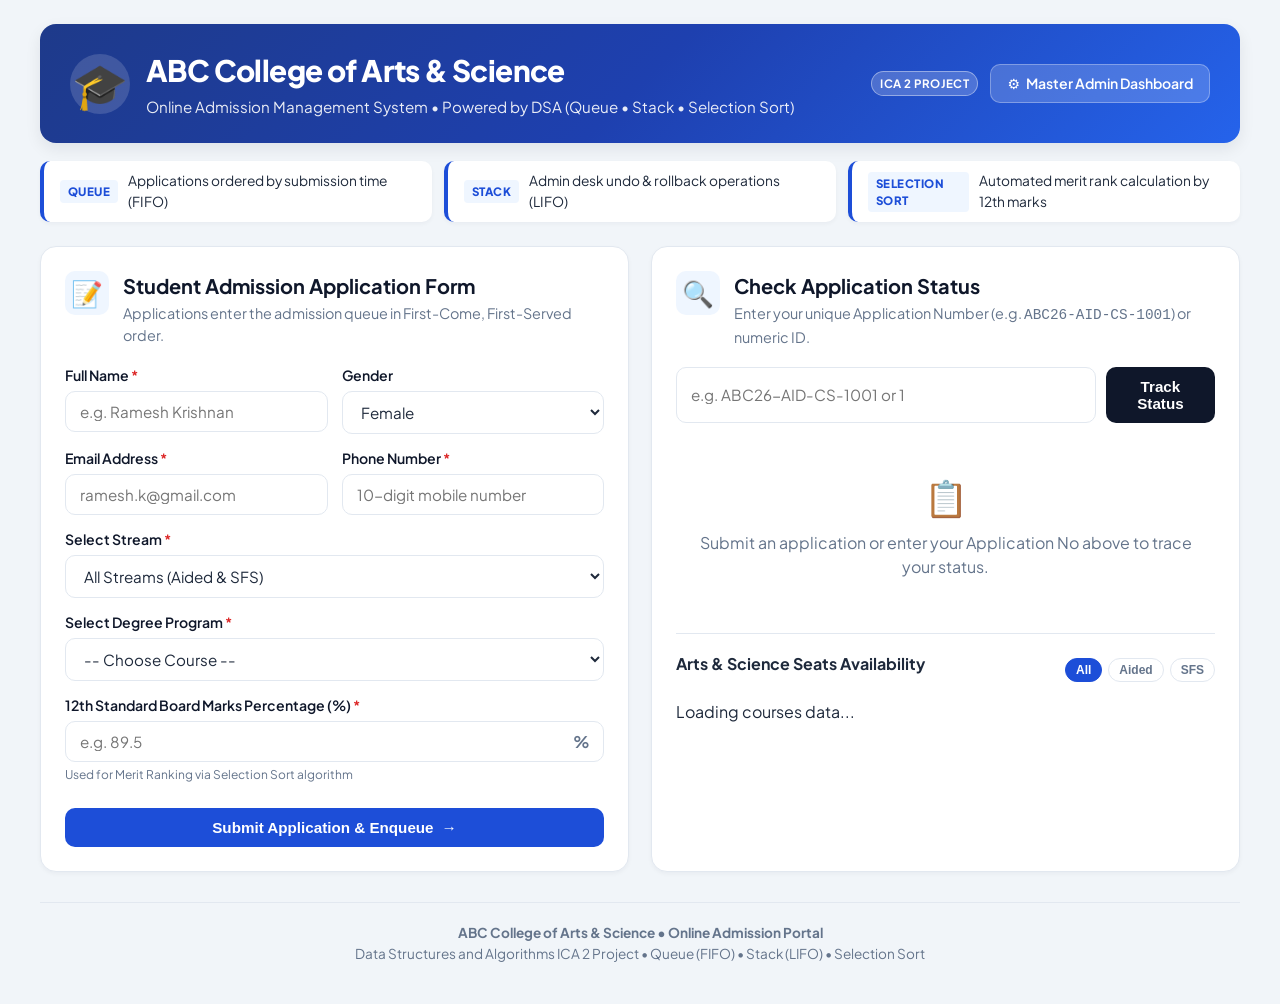
==== templates/index.html @ ee6e38d6 "Initial commit: ABC College Online Admission System with DSA (Queue, Stack, Selection Sort)" ====
<!DOCTYPE html>
<html lang="en">
<head>
    <meta charset="UTF-8">
    <meta name="viewport" content="width=device-width, initial-scale=1.0">
    <title>ABC College of Arts & Science | Online Admission Portal</title>
    <link rel="stylesheet" href="/static/style.css">
    <link rel="preconnect" href="https://fonts.googleapis.com">
    <link rel="preconnect" href="https://fonts.gstatic.com" crossorigin>
    <link href="https://fonts.googleapis.com/css2?family=Plus+Jakarta+Sans:wght@400;500;600;700;800&family=JetBrains+Mono:wght@500;600&display=swap" rel="stylesheet">
</head>
<body>
    <div class="container">
        <!-- Top Navigation / Header -->
        <header class="header">
            <div class="header-top">
                <div class="brand">
                    <span class="college-logo">🎓</span>
                    <div>
                        <h1>ABC College of Arts & Science</h1>
                        <p class="subtitle">Online Admission Management System &bull; Powered by DSA (Queue &bull; Stack &bull; Selection Sort)</p>
                    </div>
                </div>
                <div class="header-badge-group">
                    <span class="badge badge-accent">ICA 2 Project</span>
                    <a class="nav-btn admin-link" href="/admin">
                        <span class="icon">⚙️</span> Master Admin Dashboard
                    </a>
                </div>
            </div>
        </header>

        <!-- System Architecture Highlights Banner -->
        <div class="dsa-ribbon">
            <div class="ribbon-pill">
                <span class="dsa-tag">QUEUE</span>
                <span>Applications ordered by submission time (FIFO)</span>
            </div>
            <div class="ribbon-pill">
                <span class="dsa-tag">STACK</span>
                <span>Admin desk undo & rollback operations (LIFO)</span>
            </div>
            <div class="ribbon-pill">
                <span class="dsa-tag">SELECTION SORT</span>
                <span>Automated merit rank calculation by 12th marks</span>
            </div>
        </div>

        <main class="student-grid">
            <!-- Application Form Card -->
            <section class="card form-card">
                <div class="card-header">
                    <div class="card-icon">📝</div>
                    <div>
                        <h2>Student Admission Application Form</h2>
                        <p class="small-text">
                            Applications enter the admission queue in First-Come, First-Served order.
                        </p>
                    </div>
                </div>

                <div id="formAlert" class="alert hidden"></div>

                <form id="applicationForm" onsubmit="handleApply(event)">
                    <div class="form-row">
                        <div class="form-group">
                            <label for="name">Full Name <span class="req">*</span></label>
                            <input type="text" id="name" required placeholder="e.g. Ramesh Krishnan">
                        </div>
                        <div class="form-group">
                            <label for="gender">Gender</label>
                            <select id="gender">
                                <option value="Female">Female</option>
                                <option value="Male">Male</option>
                                <option value="Other">Other</option>
                            </select>
                        </div>
                    </div>

                    <div class="form-row">
                        <div class="form-group">
                            <label for="email">Email Address <span class="req">*</span></label>
                            <input type="email" id="email" required placeholder="ramesh.k@gmail.com">
                        </div>
                        <div class="form-group">
                            <label for="phone">Phone Number <span class="req">*</span></label>
                            <input type="tel" id="phone" pattern="[0-9]{10}" required placeholder="10-digit mobile number">
                        </div>
                    </div>

                    <div class="form-group">
                        <label for="streamSelect">Select Stream <span class="req">*</span></label>
                        <select id="streamSelect" onchange="filterCoursesByStream()" required>
                            <option value="All">All Streams (Aided & SFS)</option>
                            <option value="Aided">Government Aided (Day Shift)</option>
                            <option value="SFS">Self-Financed Stream - SFS (Evening Shift)</option>
                        </select>
                    </div>

                    <div class="form-group">
                        <label for="department">Select Degree Program <span class="req">*</span></label>
                        <select id="department" required>
                            <option value="">-- Choose Course --</option>
                        </select>
                    </div>

                    <div class="form-group">
                        <label for="marks">12th Standard Board Marks Percentage (%) <span class="req">*</span></label>
                        <div class="input-with-suffix">
                            <input type="number" id="marks" min="35" max="100" step="0.01" required placeholder="e.g. 89.5">
                            <span class="input-suffix">%</span>
                        </div>
                        <small class="hint-text">Used for Merit Ranking via Selection Sort algorithm</small>
                    </div>

                    <button type="submit" id="submitBtn" class="btn btn-primary btn-block">
                        <span>Submit Application & Enqueue</span> &rarr;
                    </button>
                </form>

                <!-- Confirmation Box after submit -->
                <div id="receiptBox" class="receipt-box hidden">
                    <div class="receipt-header">
                        <span class="success-icon">✅</span>
                        <h3>Application Submitted Successfully!</h3>
                    </div>
                    <div class="receipt-details">
                        <div class="receipt-item highlight">
                            <span>Unique Application No:</span>
                            <strong id="receiptAppNo">ABC26-AID-0001</strong>
                        </div>
                        <div class="receipt-item">
                            <span>Token ID & Queue Position:</span>
                            <span id="receiptQueue" class="badge badge-queue">#1</span>
                        </div>
                        <div class="receipt-item">
                            <span>Stream & Program:</span>
                            <span id="receiptDept">-</span>
                        </div>
                        <div class="receipt-item">
                            <span>Submitted Marks:</span>
                            <span id="receiptMarks">-</span>
                        </div>
                    </div>
                    <p class="receipt-note">💡 Please save your <strong>Alphanumeric Application No</strong>. You can check your real-time status in the portal at any time.</p>
                </div>
            </section>

            <!-- Status Check Card -->
            <section class="card status-card">
                <div class="card-header">
                    <div class="card-icon">🔍</div>
                    <div>
                        <h2>Check Application Status</h2>
                        <p class="small-text">
                            Enter your unique Application Number (e.g. <code>ABC26-AID-CS-1001</code>) or numeric ID.
                        </p>
                    </div>
                </div>

                <div class="status-search-box">
                    <div class="search-input-wrap">
                        <input type="text" id="searchAppId" placeholder="e.g. ABC26-AID-CS-1001 or 1">
                        <button class="btn btn-secondary" onclick="checkStatus()">
                            Track Status
                        </button>
                    </div>
                </div>

                <div id="statusResult" class="status-display-area">
                    <div class="status-empty-state">
                        <span class="empty-icon">📋</span>
                        <p>Submit an application or enter your Application No above to trace your status.</p>
                    </div>
                </div>

                <!-- Seat Availability Snapshot with Stream Filter Tabs -->
                <div class="card-nested seat-summary-box">
                    <div class="seat-summary-header">
                        <h3>Arts & Science Seats Availability</h3>
                        <div class="stream-pills">
                            <button class="pill-btn active" id="pillAll" onclick="renderCourseSnapshot('All')">All</button>
                            <button class="pill-btn" id="pillAided" onclick="renderCourseSnapshot('Aided')">Aided</button>
                            <button class="pill-btn" id="pillSFS" onclick="renderCourseSnapshot('SFS')">SFS</button>
                        </div>
                    </div>
                    <div id="courseSeatsList" class="course-mini-list">
                        <p class="loading-text">Loading courses data...</p>
                    </div>
                </div>
            </section>
        </main>

        <footer class="footer">
            <p><strong>ABC College of Arts & Science &bull; Online Admission Portal</strong></p>
            <p>Data Structures and Algorithms ICA 2 Project &bull; Queue (FIFO) &bull; Stack (LIFO) &bull; Selection Sort</p>
        </footer>
    </div>

    <script>
        let allCoursesData = [];

        // Fetch courses on page load
        async function loadCourses() {
            try {
                const res = await fetch("/api/courses");
                const data = await res.json();
                if (data.success) {
                    allCoursesData = data.courses;
                    populateCourseDropdown();
                    renderCourseSnapshot('All');
                }
            } catch (err) {
                console.error("Error loading courses:", err);
            }
        }

        function populateCourseDropdown() {
            const select = document.getElementById("department");
            const streamFilter = document.getElementById("streamSelect").value;
            
            let filtered = allCoursesData;
            if (streamFilter !== "All") {
                filtered = allCoursesData.filter(c => c.stream === streamFilter);
            }

            // Group by Stream and Category
            const aidedCourses = filtered.filter(c => c.stream === "Aided");
            const sfsCourses = filtered.filter(c => c.stream === "SFS");

            let html = '<option value="">-- Choose Course --</option>';

            if (aidedCourses.length > 0) {
                html += `<optgroup label="Government Aided Stream (Day Shift)">`;
                aidedCourses.forEach(c => {
                    html += `<option value="${c.name}">${c.name} [${c.category}] — Cutoff: ${c.cutoff}% (${c.available_seats} seats left)</option>`;
                });
                html += `</optgroup>`;
            }

            if (sfsCourses.length > 0) {
                html += `<optgroup label="Self-Financed Stream - SFS (Evening Shift)">`;
                sfsCourses.forEach(c => {
                    html += `<option value="${c.name}">${c.name} [${c.category}] — Cutoff: ${c.cutoff}% (${c.available_seats} seats left)</option>`;
                });
                html += `</optgroup>`;
            }

            select.innerHTML = html;
        }

        function filterCoursesByStream() {
            populateCourseDropdown();
        }

        function renderCourseSnapshot(stream) {
            document.querySelectorAll(".pill-btn").forEach(btn => btn.classList.remove("active"));
            if (stream === 'All') document.getElementById("pillAll").classList.add("active");
            if (stream === 'Aided') document.getElementById("pillAided").classList.add("active");
            if (stream === 'SFS') document.getElementById("pillSFS").classList.add("active");

            const container = document.getElementById("courseSeatsList");
            if (!container) return;

            let filtered = allCoursesData;
            if (stream !== 'All') {
                filtered = allCoursesData.filter(c => c.stream === stream);
            }

            container.innerHTML = filtered.map(c => `
                <div class="course-mini-row">
                    <div class="course-info">
                        <strong>${c.name}</strong>
                        <small><span class="stream-tag stream-${c.stream.toLowerCase()}">${c.stream}</span> &bull; ${c.category} &bull; Cutoff: ${c.cutoff}%</small>
                    </div>
                    <div class="seats-pill">
                        <span class="avail">${c.available_seats} left</span>
                        <span class="total">/ ${c.total_seats}</span>
                    </div>
                </div>
            `).join("");
        }

        // Handle Application Submission
        async function handleApply(event) {
            event.preventDefault();
            const btn = document.getElementById("submitBtn");
            const alertBox = document.getElementById("formAlert");
            alertBox.className = "alert hidden";

            const deptName = document.getElementById("department").value;
            const chosenCourse = allCoursesData.find(c => c.name === deptName);

            const payload = {
                name: document.getElementById("name").value.trim(),
                gender: document.getElementById("gender").value,
                email: document.getElementById("email").value.trim(),
                phone: document.getElementById("phone").value.trim(),
                department: deptName,
                stream: chosenCourse ? chosenCourse.stream : "Aided",
                marks: document.getElementById("marks").value
            };

            btn.disabled = true;
            btn.innerHTML = `<span>Submitting...</span>`;

            try {
                const res = await fetch("/api/apply", {
                    method: "POST",
                    headers: { "Content-Type": "application/json" },
                    body: JSON.stringify(payload)
                });
                const result = await res.json();

                if (result.success) {
                    // Show receipt
                    document.getElementById("receiptAppNo").textContent = result.app_no || ("#" + result.student_id);
                    document.getElementById("receiptQueue").textContent = `Token #${result.student_id} (Queue Pos: #${result.queue_position})`;
                    document.getElementById("receiptDept").textContent = `${payload.department} [${payload.stream}]`;
                    document.getElementById("receiptMarks").textContent = payload.marks + "%";
                    document.getElementById("receiptBox").classList.remove("hidden");

                    // Pre-fill status tracker with alphanumeric app_no
                    document.getElementById("searchAppId").value = result.app_no || result.student_id;
                    checkStatus(result.app_no || result.student_id);

                    // Reset form fields
                    document.getElementById("applicationForm").reset();
                    alertBox.className = "alert alert-success";
                    alertBox.textContent = `Application enqueued successfully with Application No: ${result.app_no}!`;
                } else {
                    alertBox.className = "alert alert-danger";
                    alertBox.textContent = result.error || "Failed to submit application.";
                }
            } catch (err) {
                alertBox.className = "alert alert-danger";
                alertBox.textContent = "Network error. Please try again.";
            } finally {
                btn.disabled = false;
                btn.innerHTML = `<span>Submit Application & Enqueue</span> &rarr;`;
            }
        }

        // Check Application Status (supports numeric ID or Alphanumeric App No)
        async function checkStatus(forcedId) {
            const inputVal = forcedId || document.getElementById("searchAppId").value.trim();
            const display = document.getElementById("statusResult");

            if (!inputVal) {
                display.innerHTML = `
                    <div class="status-alert alert-warning">
                        Please enter an Application Number (e.g. ABC26-AID-CS-1001) or Token ID.
                    </div>
                `;
                return;
            }

            display.innerHTML = `<p class="loading-text">Fetching application ${inputVal} status...</p>`;

            try {
                const res = await fetch(`/api/student/${encodeURIComponent(inputVal)}`);
                const data = await res.json();

                if (data.success && data.student) {
                    const s = data.student;
                    let badgeClass = "badge-pending";
                    let statusTitle = "In Admission Queue (FIFO)";
                    let statusDesc = `Currently waiting in queue at position #${s.current_queue_position || s.queue_position}.`;

                    if (s.status === "admitted") {
                        badgeClass = "badge-admitted";
                        statusTitle = "🎉 Admission Confirmed!";
                        statusDesc = `Seat ${s.seat_number} allocated in ${s.department} (${s.stream || 'Aided'}). Allocated on: ${s.allocated_at || "Today"}`;
                    } else if (s.status === "rejected") {
                        badgeClass = "badge-rejected";
                        statusTitle = "Application Not Accepted";
                        statusDesc = "Application did not meet cutoff criteria or was declined by admission committee.";
                    }

                    display.innerHTML = `
                        <div class="status-card-inner ${s.status}">
                            <div class="status-top">
                                <div>
                                    <span class="app-id-badge">${s.app_no || ('ID #' + s.id)}</span>
                                    <span class="stream-tag stream-${(s.stream || 'aided').toLowerCase()}">${s.stream || 'Aided'}</span>
                                    <h4>${s.name}</h4>
                                </div>
                                <span class="badge ${badgeClass}">${s.status.toUpperCase()}</span>
                            </div>

                            <div class="status-details-grid">
                                <div>
                                    <label>Program & Stream:</label>
                                    <p><strong>${s.department}</strong></p>
                                </div>
                                <div>
                                    <label>12th Board Marks:</label>
                                    <p><strong>${s.marks}%</strong></p>
                                </div>
                                <div>
                                    <label>Queue Position:</label>
                                    <p><strong>${s.current_queue_position ? '#' + s.current_queue_position : (s.status === 'admitted' ? 'Admitted' : 'Completed')}</strong></p>
                                </div>
                                <div>
                                    <label>Seat Allocation:</label>
                                    <p><strong>${s.seat_number ? 'Seat ' + s.seat_number : 'Pending Selection'}</strong></p>
                                </div>
                            </div>

                            <!-- Visual Step Progress Tracker -->
                            <div class="stepper">
                                <div class="step step-done">
                                    <div class="circle">1</div>
                                    <span>Submitted</span>
                                </div>
                                <div class="step ${s.status === 'pending' || s.status === 'admitted' ? 'step-done' : ''}">
                                    <div class="circle">2</div>
                                    <span>In Queue</span>
                                </div>
                                <div class="step ${s.status === 'admitted' || s.status === 'rejected' ? 'step-done' : (s.status === 'pending' ? 'step-active' : '')}">
                                    <div class="circle">3</div>
                                    <span>Evaluation</span>
                                </div>
                                <div class="step ${s.status === 'admitted' ? 'step-done' : (s.status === 'rejected' ? 'step-rejected' : '')}">
                                    <div class="circle">4</div>
                                    <span>${s.status === 'admitted' ? 'Admitted' : (s.status === 'rejected' ? 'Rejected' : 'Seat Allotment')}</span>
                                </div>
                            </div>

                            <div class="status-message">
                                <strong>${statusTitle}</strong>
                                <p>${statusDesc}</p>
                            </div>
                        </div>
                    `;
                } else {
                    display.innerHTML = `
                        <div class="status-alert alert-danger">
                            ${data.error || "No student found with this Application Number."}
                        </div>
                    `;
                }
            } catch (err) {
                display.innerHTML = `
                    <div class="status-alert alert-danger">
                        Failed to fetch status. Check network connection.
                    </div>
                `;
            }
        }

        // Initial fetch
        loadCourses();
    </script>
</body>
</html>
---- static/style.css ----
/* ==========================================================================
   ABC COLLEGE OF ARTS & SCIENCE - DSA ONLINE ADMISSION SYSTEM STYLES
   ========================================================================== */

:root {
    --primary: #1d4ed8;
    --primary-dark: #1e3a8a;
    --primary-light: #eff6ff;
    --primary-border: #bfdbfe;
    --accent: #0284c7;
    --success: #16a34a;
    --success-bg: #dcfce7;
    --warning: #d97706;
    --warning-bg: #fef3c7;
    --danger: #dc2626;
    --danger-bg: #fee2e2;
    --neutral-dark: #0f172a;
    --neutral-text: #1e293b;
    --neutral-muted: #64748b;
    --neutral-bg: #f8fafc;
    --card-bg: #ffffff;
    --border-color: #e2e8f0;
    --radius-sm: 6px;
    --radius-md: 10px;
    --radius-lg: 16px;
    --shadow-sm: 0 2px 4px rgba(15, 23, 42, 0.04);
    --shadow-md: 0 6px 16px rgba(15, 23, 42, 0.08);
    --shadow-lg: 0 12px 28px rgba(15, 23, 42, 0.12);
}

* {
    box-sizing: border-box;
    margin: 0;
    padding: 0;
}

body {
    font-family: 'Plus Jakarta Sans', system-ui, -apple-system, BlinkMacSystemFont, 'Segoe UI', Roboto, sans-serif;
    background-color: #f1f5f9;
    color: var(--neutral-text);
    line-height: 1.5;
    -webkit-font-smoothing: antialiased;
}

.container {
    width: min(1200px, 94%);
    margin: 0 auto;
    padding: 24px 0 40px;
}

/* Typography & Utilities */
.font-mono {
    font-family: 'JetBrains Mono', monospace;
}

.text-center {
    text-align: center;
}

.text-muted {
    color: var(--neutral-muted);
}

.hidden {
    display: none !important;
}

.small-text {
    color: var(--neutral-muted);
    font-size: 0.9rem;
    margin-top: 2px;
}

.small-subtext {
    color: var(--neutral-muted);
    font-size: 0.85rem;
    margin-bottom: 12px;
}

.req {
    color: var(--danger);
}

/* Header */
.header {
    background: linear-gradient(135deg, #1e3a8a 0%, #1e40af 50%, #2563eb 100%);
    color: white;
    border-radius: var(--radius-lg);
    padding: 24px 30px;
    margin-bottom: 18px;
    box-shadow: var(--shadow-md);
}

.header-top {
    display: flex;
    justify-content: space-between;
    align-items: center;
    flex-wrap: wrap;
    gap: 16px;
}

.brand {
    display: flex;
    align-items: center;
    gap: 16px;
}

.college-logo {
    font-size: 2.8rem;
    background: rgba(255, 255, 255, 0.15);
    border-radius: 50%;
    width: 60px;
    height: 60px;
    display: flex;
    align-items: center;
    justify-content: center;
}

.header h1 {
    font-size: clamp(1.4rem, 2.5vw, 1.85rem);
    font-weight: 800;
    letter-spacing: -0.02em;
    margin-bottom: 4px;
}

.subtitle {
    opacity: 0.9;
    font-size: 0.95rem;
}

.header-badge-group {
    display: flex;
    align-items: center;
    gap: 12px;
}

.nav-btn {
    display: inline-flex;
    align-items: center;
    gap: 6px;
    background: rgba(255, 255, 255, 0.18);
    color: white;
    padding: 8px 16px;
    border-radius: var(--radius-md);
    font-weight: 600;
    font-size: 0.88rem;
    text-decoration: none;
    border: 1px solid rgba(255, 255, 255, 0.3);
    transition: all 0.2s;
    cursor: pointer;
}

.nav-btn:hover {
    background: rgba(255, 255, 255, 0.28);
    transform: translateY(-1px);
}

.btn-danger-outline {
    background: rgba(220, 38, 38, 0.2);
    border-color: rgba(248, 113, 113, 0.5);
}

.btn-danger-outline:hover {
    background: rgba(220, 38, 38, 0.4);
}

/* DSA Architecture Banner Ribbon */
.dsa-ribbon {
    display: grid;
    grid-template-columns: repeat(auto-fit, minmax(280px, 1fr));
    gap: 12px;
    margin-bottom: 24px;
}

.ribbon-pill {
    background: white;
    padding: 10px 16px;
    border-radius: var(--radius-md);
    box-shadow: var(--shadow-sm);
    display: flex;
    align-items: center;
    gap: 10px;
    font-size: 0.86rem;
    color: var(--neutral-text);
    border-left: 4px solid var(--primary);
}

.dsa-tag {
    font-size: 0.72rem;
    font-weight: 800;
    background: var(--primary-light);
    color: var(--primary);
    padding: 3px 8px;
    border-radius: 4px;
    letter-spacing: 0.04em;
}

/* Grids */
.student-grid,
.admin-grid {
    display: grid;
    grid-template-columns: repeat(2, minmax(0, 1fr));
    gap: 22px;
    margin-bottom: 22px;
}

.card {
    background: var(--card-bg);
    border-radius: var(--radius-lg);
    padding: 24px;
    box-shadow: var(--shadow-sm);
    border: 1px solid var(--border-color);
}

.wide-card {
    grid-column: 1 / -1;
}

.card-header {
    display: flex;
    align-items: flex-start;
    gap: 14px;
    margin-bottom: 18px;
}

.card-icon {
    font-size: 1.6rem;
    background: var(--primary-light);
    width: 44px;
    height: 44px;
    border-radius: var(--radius-md);
    display: flex;
    align-items: center;
    justify-content: center;
    flex-shrink: 0;
}

.card-header h2 {
    font-size: 1.25rem;
    font-weight: 700;
    color: var(--neutral-dark);
}

/* Stats Ribbon */
.dashboard-stats {
    display: grid;
    grid-template-columns: repeat(5, minmax(0, 1fr));
    gap: 14px;
    margin-bottom: 22px;
}

.stat-box {
    background: white;
    border-radius: var(--radius-md);
    padding: 16px;
    border: 1px solid var(--border-color);
    box-shadow: var(--shadow-sm);
    display: flex;
    flex-direction: column;
}

.stat-label {
    font-size: 0.78rem;
    font-weight: 700;
    text-transform: uppercase;
    color: var(--neutral-muted);
    letter-spacing: 0.03em;
}

.stat-number {
    font-size: 2rem;
    font-weight: 800;
    color: var(--primary-dark);
    line-height: 1.2;
    margin: 4px 0;
}

.stat-sub {
    font-size: 0.75rem;
    color: var(--neutral-muted);
}

.filled-box .stat-number { color: var(--success); }
.available-box .stat-number { color: var(--accent); }
.queue-box .stat-number { color: var(--warning); }
.stack-box .stat-number { color: #8b5cf6; }

/* Master Board */
.master-board-card {
    background: #ffffff;
    border-top: 4px solid var(--primary);
}

.live-clock {
    margin-left: auto;
    font-size: 0.85rem;
    color: var(--neutral-muted);
    background: var(--neutral-bg);
    padding: 6px 12px;
    border-radius: 20px;
    display: flex;
    align-items: center;
    gap: 6px;
}

.pulse-dot {
    width: 8px;
    height: 8px;
    background: var(--success);
    border-radius: 50%;
    animation: pulse 1.8s infinite;
}

@keyframes pulse {
    0% { transform: scale(0.95); box-shadow: 0 0 0 0 rgba(22, 163, 74, 0.7); }
    70% { transform: scale(1); box-shadow: 0 0 0 8px rgba(22, 163, 74, 0); }
    100% { transform: scale(0.95); box-shadow: 0 0 0 0 rgba(22, 163, 74, 0); }
}

.master-board-grid {
    display: grid;
    grid-template-columns: 1fr 1fr;
    gap: 24px;
    margin-top: 10px;
}

.master-col h3 {
    font-size: 1.05rem;
    font-weight: 700;
    color: var(--neutral-dark);
    margin-bottom: 2px;
}

/* Hourly Admissions Chart */
.hourly-chart-container {
    background: var(--neutral-bg);
    border-radius: var(--radius-md);
    padding: 18px 14px 10px;
    border: 1px solid var(--border-color);
}

.hourly-bars-group {
    display: flex;
    justify-content: space-between;
    align-items: flex-end;
    height: 140px;
    gap: 6px;
    padding-top: 20px;
}

.hourly-bar-col {
    display: flex;
    flex-direction: column;
    align-items: center;
    flex: 1;
    height: 100%;
    justify-content: flex-end;
}

.bar-count {
    font-size: 0.75rem;
    font-weight: 700;
    color: var(--primary-dark);
    margin-bottom: 4px;
}

.bar-track {
    width: 100%;
    max-width: 28px;
    height: 90px;
    background: #e2e8f0;
    border-radius: 4px 4px 0 0;
    display: flex;
    align-items: flex-end;
}

.bar-fill {
    width: 100%;
    background: linear-gradient(180deg, #3b82f6 0%, #1d4ed8 100%);
    border-radius: 4px 4px 0 0;
    transition: height 0.5s ease;
}

.bar-label {
    font-size: 0.72rem;
    color: var(--neutral-muted);
    margin-top: 6px;
    font-weight: 500;
}

/* Department Quota Progress Bars */
.course-progress-list {
    display: flex;
    flex-direction: column;
    gap: 12px;
}

.course-progress-item {
    background: var(--neutral-bg);
    padding: 10px 14px;
    border-radius: var(--radius-sm);
    border: 1px solid var(--border-color);
}

.cp-title-row {
    display: flex;
    justify-content: space-between;
    font-size: 0.88rem;
    margin-bottom: 6px;
}

.cp-name {
    font-weight: 600;
    color: var(--neutral-dark);
}

.cp-seats {
    font-size: 0.82rem;
    color: var(--neutral-muted);
}

.cp-bar-track {
    height: 7px;
    background: #e2e8f0;
    border-radius: 10px;
    overflow: hidden;
}

.cp-bar-fill {
    height: 100%;
    background: linear-gradient(90deg, #10b981, #059669);
    border-radius: 10px;
    transition: width 0.4s ease;
}

/* DSA Visualizer Cards */
.dsa-badge {
    display: inline-block;
    font-size: 0.72rem;
    font-weight: 800;
    padding: 3px 8px;
    border-radius: 4px;
    margin-bottom: 4px;
    letter-spacing: 0.04em;
}

.badge-queue {
    background: #fef3c7;
    color: #b45309;
}

.badge-stack {
    background: #ede9fe;
    color: #6d28d9;
}

.badge-sort {
    background: #e0f2fe;
    color: #0369a1;
}

.queue-control-bar {
    display: flex;
    align-items: center;
    justify-content: space-between;
    margin-bottom: 16px;
    flex-wrap: wrap;
    gap: 10px;
}

.method-call {
    font-size: 0.8rem;
    font-family: 'JetBrains Mono', monospace;
    color: var(--neutral-muted);
    background: var(--neutral-bg);
    padding: 6px 10px;
    border-radius: var(--radius-sm);
    border: 1px solid var(--border-color);
}

/* Visual Queue Pipeline (FIFO) */
.pipeline-header {
    display: flex;
    justify-content: space-between;
    font-size: 0.72rem;
    font-weight: 700;
    letter-spacing: 0.05em;
    margin-bottom: 6px;
}

.head-tag {
    color: var(--success);
}

.tail-tag {
    color: var(--warning);
}

.visual-queue-track {
    display: flex;
    gap: 10px;
    padding: 16px 12px;
    background: #f8fafc;
    border: 2px dashed #cbd5e1;
    border-radius: var(--radius-md);
    min-height: 110px;
    overflow-x: auto;
    align-items: center;
}

.queue-node {
    background: white;
    border: 1px solid #cbd5e1;
    border-radius: var(--radius-md);
    padding: 10px 14px;
    min-width: 140px;
    box-shadow: var(--shadow-sm);
    position: relative;
    flex-shrink: 0;
    border-left: 4px solid #3b82f6;
    animation: slideIn 0.3s ease;
}

.queue-node.is-head-node {
    border-left: 4px solid var(--success);
    background: #f0fdf4;
}

.head-marker {
    position: absolute;
    top: -9px;
    left: 8px;
    background: var(--success);
    color: white;
    font-size: 0.62rem;
    font-weight: 800;
    padding: 1px 6px;
    border-radius: 4px;
}

.q-pos {
    font-size: 0.75rem;
    font-weight: 700;
    color: var(--neutral-muted);
}

.q-info strong {
    display: block;
    font-size: 0.88rem;
    color: var(--neutral-dark);
    white-space: nowrap;
}

.q-info small {
    display: block;
    color: var(--neutral-muted);
    font-size: 0.76rem;
    white-space: nowrap;
}

.q-marks {
    display: inline-block;
    margin-top: 4px;
    font-size: 0.75rem;
    font-weight: 700;
    color: var(--primary);
    background: var(--primary-light);
    padding: 1px 6px;
    border-radius: 4px;
}

.queue-empty-box {
    width: 100%;
    text-align: center;
    color: var(--neutral-muted);
    font-size: 0.88rem;
}

.queue-empty-box .icon {
    font-size: 1.5rem;
    display: block;
    margin-bottom: 4px;
}

/* Visual Stack Tower (LIFO) */
.stack-shelf-header,
.stack-shelf-footer {
    display: flex;
    justify-content: center;
    margin: 4px 0;
}

.stack-marker {
    font-size: 0.72rem;
    font-weight: 700;
    letter-spacing: 0.05em;
    padding: 2px 10px;
    border-radius: 4px;
}

.top-marker {
    background: #ede9fe;
    color: #6d28d9;
}

.bottom-marker {
    background: #f1f5f9;
    color: var(--neutral-muted);
}

.visual-stack-tower {
    display: flex;
    flex-direction: column;
    gap: 8px;
    padding: 12px;
    background: #faf5ff;
    border: 2px dashed #d8b4fe;
    border-radius: var(--radius-md);
    min-height: 160px;
    max-height: 250px;
    overflow-y: auto;
}

.stack-plate {
    background: white;
    border-radius: var(--radius-sm);
    padding: 8px 12px;
    display: flex;
    justify-content: space-between;
    align-items: center;
    box-shadow: var(--shadow-sm);
    border-left: 4px solid #8b5cf6;
    animation: dropDown 0.3s ease;
    position: relative;
}

.stack-plate.is-top-plate {
    border-left: 4px solid #6d28d9;
    box-shadow: 0 0 0 2px #c4b5fd;
}

.top-tag {
    position: absolute;
    top: -8px;
    right: 12px;
    background: #6d28d9;
    color: white;
    font-size: 0.62rem;
    font-weight: 800;
    padding: 1px 6px;
    border-radius: 4px;
}

.plate-main {
    display: flex;
    align-items: center;
    gap: 8px;
    font-size: 0.85rem;
}

.plate-seat {
    font-size: 0.75rem;
    font-weight: 700;
    color: var(--success);
    background: var(--success-bg);
    padding: 1px 6px;
    border-radius: 4px;
}

.plate-time {
    font-size: 0.72rem;
    color: var(--neutral-muted);
}

.dsa-explainer {
    margin-top: 14px;
    font-size: 0.82rem;
    color: var(--neutral-muted);
    background: var(--neutral-bg);
    padding: 10px 12px;
    border-radius: var(--radius-sm);
    border-left: 3px solid var(--primary);
}

.dsa-explainer code {
    background: #e2e8f0;
    padding: 2px 4px;
    border-radius: 4px;
    color: var(--neutral-dark);
    font-family: 'JetBrains Mono', monospace;
    font-size: 0.78rem;
}

/* DSA 3: Selection Sort Sandbox */
.sort-controls {
    display: flex;
    align-items: center;
    gap: 10px;
    margin-left: auto;
    flex-wrap: wrap;
}

.sort-controls select {
    width: auto;
    padding: 8px 12px;
    font-size: 0.88rem;
}

.algo-stats-bar {
    display: flex;
    background: var(--neutral-bg);
    border: 1px solid var(--border-color);
    border-radius: var(--radius-md);
    padding: 12px 18px;
    margin-bottom: 16px;
    flex-wrap: wrap;
    gap: 20px;
}

.algo-stat {
    display: flex;
    align-items: center;
    gap: 6px;
    font-size: 0.86rem;
}

.algo-stat span {
    color: var(--neutral-muted);
}

.sort-trace-box {
    background: #0f172a;
    color: white;
    border-radius: var(--radius-md);
    padding: 18px;
    margin-bottom: 20px;
}

.trace-header {
    display: flex;
    justify-content: space-between;
    align-items: center;
    margin-bottom: 10px;
}

.trace-title {
    font-size: 1rem;
    font-weight: 700;
    color: #38bdf8;
    font-family: 'JetBrains Mono', monospace;
}

.trace-nav {
    display: flex;
    gap: 8px;
}

.btn-step {
    background: #334155;
    color: white;
    border: none;
    padding: 5px 12px;
    border-radius: var(--radius-sm);
    font-size: 0.8rem;
    font-weight: 600;
    cursor: pointer;
    transition: background 0.2s;
}

.btn-step:hover {
    background: #475569;
}

.trace-desc {
    font-size: 0.88rem;
    color: #94a3b8;
    margin-bottom: 16px;
    min-height: 22px;
}

.sort-bars-row {
    display: flex;
    align-items: flex-end;
    gap: 12px;
    min-height: 120px;
    overflow-x: auto;
    padding: 10px 4px;
}

.sort-bar-card {
    display: flex;
    flex-direction: column;
    align-items: center;
    flex: 1;
    min-width: 60px;
    transition: all 0.3s ease;
}

.bar-mark-val {
    font-size: 0.75rem;
    font-weight: 700;
    font-family: 'JetBrains Mono', monospace;
    margin-bottom: 4px;
    color: #e2e8f0;
}

.bar-stem {
    width: 32px;
    background: #475569;
    border-radius: 4px 4px 0 0;
    transition: height 0.4s ease, background-color 0.3s ease;
}

.bar-name {
    font-size: 0.72rem;
    margin-top: 6px;
    color: #94a3b8;
    white-space: nowrap;
}

.bar-rank-tag {
    font-size: 0.65rem;
    color: #64748b;
    font-family: 'JetBrains Mono', monospace;
}

/* Sort Bar States */
.sort-bar-card.bar-selected .bar-stem {
    background: #38bdf8 !important;
    box-shadow: 0 0 10px rgba(56, 189, 248, 0.7);
}
.sort-bar-card.bar-selected .bar-mark-val {
    color: #38bdf8;
}

.sort-bar-card.bar-comparing .bar-stem {
    background: #f59e0b !important;
}

.sort-bar-card.bar-sorted .bar-stem {
    background: #22c55e !important;
}

/* Forms & Inputs */
.form-row {
    display: grid;
    grid-template-columns: 1fr 1fr;
    gap: 14px;
}

.form-group {
    margin-bottom: 14px;
}

label {
    display: block;
    font-weight: 600;
    font-size: 0.88rem;
    margin-bottom: 5px;
    color: var(--neutral-dark);
}

input,
select {
    width: 100%;
    border: 1px solid var(--border-color);
    border-radius: var(--radius-md);
    padding: 10px 14px;
    font-size: 0.95rem;
    color: var(--neutral-text);
    background: white;
    font-family: inherit;
    transition: border-color 0.2s, box-shadow 0.2s;
}

input:focus,
select:focus {
    outline: none;
    border-color: var(--primary);
    box-shadow: 0 0 0 3px var(--primary-border);
}

.input-with-suffix {
    position: relative;
    display: flex;
    align-items: center;
}

.input-suffix {
    position: absolute;
    right: 14px;
    font-weight: 700;
    color: var(--neutral-muted);
}

.hint-text {
    font-size: 0.75rem;
    color: var(--neutral-muted);
    margin-top: 4px;
    display: block;
}

/* Buttons */
.btn {
    border: none;
    border-radius: var(--radius-md);
    font-weight: 700;
    font-size: 0.95rem;
    cursor: pointer;
    transition: all 0.2s ease;
    display: inline-flex;
    align-items: center;
    justify-content: center;
    gap: 8px;
    padding: 11px 20px;
    text-decoration: none;
}

.btn-block {
    width: 100%;
    margin-top: 10px;
}

.btn-lg {
    padding: 12px 22px;
    font-size: 1rem;
}

.btn-primary {
    background: var(--primary);
    color: white;
}

.btn-primary:hover {
    background: #1e40af;
}

.btn-secondary {
    background: var(--neutral-dark);
    color: white;
}

.btn-secondary:hover {
    background: #1e293b;
}

.btn-success {
    background: var(--success);
    color: white;
}

.btn-success:hover {
    background: #15803d;
}

.btn-warning {
    background: var(--warning);
    color: white;
}

.btn-warning:hover {
    background: #b45309;
}

.btn-danger {
    background: var(--danger);
    color: white;
}

.btn-action {
    border: none;
    padding: 5px 12px;
    border-radius: var(--radius-sm);
    font-size: 0.78rem;
    font-weight: 700;
    cursor: pointer;
    transition: opacity 0.2s;
}

.btn-action:hover {
    opacity: 0.85;
}

/* Alerts */
.alert {
    padding: 12px 16px;
    border-radius: var(--radius-md);
    margin-bottom: 16px;
    font-size: 0.9rem;
}

.alert-success {
    background: var(--success-bg);
    color: #166534;
    border: 1px solid #bbf7d0;
}

.alert-danger {
    background: var(--danger-bg);
    color: #991b1b;
    border: 1px solid #fecaca;
}

.alert-warning {
    background: var(--warning-bg);
    color: #92400e;
    border: 1px solid #fde68a;
}

/* Receipt Box */
.receipt-box {
    margin-top: 20px;
    background: #f0fdf4;
    border: 2px solid #86efac;
    border-radius: var(--radius-lg);
    padding: 20px;
    animation: fadeIn 0.4s ease;
}

.receipt-header {
    display: flex;
    align-items: center;
    gap: 10px;
    margin-bottom: 14px;
    color: #166534;
}

.receipt-header h3 {
    font-size: 1.1rem;
    font-weight: 700;
}

.receipt-details {
    display: grid;
    grid-template-columns: 1fr 1fr;
    gap: 12px;
    background: white;
    padding: 14px;
    border-radius: var(--radius-md);
    margin-bottom: 12px;
}

.receipt-item {
    font-size: 0.88rem;
}

.receipt-item span {
    display: block;
    color: var(--neutral-muted);
    font-size: 0.78rem;
}

.receipt-item.highlight strong {
    font-size: 1.3rem;
    color: var(--primary);
    font-family: 'JetBrains Mono', monospace;
}

.receipt-note {
    font-size: 0.82rem;
    color: #15803d;
}

/* Student Portal Status Search */
.status-search-box {
    margin-bottom: 18px;
}

.search-input-wrap {
    display: flex;
    gap: 10px;
}

.status-empty-state {
    text-align: center;
    padding: 30px 10px;
    color: var(--neutral-muted);
}

.empty-icon {
    font-size: 2.2rem;
    display: block;
    margin-bottom: 8px;
}

.status-card-inner {
    background: white;
    border: 1px solid var(--border-color);
    border-radius: var(--radius-md);
    padding: 18px;
    box-shadow: var(--shadow-sm);
}

.status-top {
    display: flex;
    justify-content: space-between;
    align-items: center;
    margin-bottom: 16px;
}

.app-id-badge {
    font-size: 0.78rem;
    font-family: 'JetBrains Mono', monospace;
    background: var(--neutral-bg);
    padding: 2px 6px;
    border-radius: 4px;
    color: var(--neutral-muted);
}

.status-top h4 {
    font-size: 1.15rem;
    color: var(--neutral-dark);
}

.status-details-grid {
    display: grid;
    grid-template-columns: repeat(2, 1fr);
    gap: 12px;
    margin-bottom: 20px;
    background: var(--neutral-bg);
    padding: 12px;
    border-radius: var(--radius-sm);
}

.status-details-grid div label {
    font-size: 0.75rem;
    color: var(--neutral-muted);
    margin-bottom: 2px;
}

/* Stepper Progress Bar */
.stepper {
    display: flex;
    justify-content: space-between;
    position: relative;
    margin: 24px 0 16px;
}

.stepper::before {
    content: '';
    position: absolute;
    top: 14px;
    left: 15px;
    right: 15px;
    height: 3px;
    background: #e2e8f0;
    z-index: 1;
}

.step {
    position: relative;
    z-index: 2;
    display: flex;
    flex-direction: column;
    align-items: center;
    gap: 6px;
    font-size: 0.75rem;
    font-weight: 600;
    color: var(--neutral-muted);
}

.step .circle {
    width: 30px;
    height: 30px;
    border-radius: 50%;
    background: white;
    border: 3px solid #cbd5e1;
    display: flex;
    align-items: center;
    justify-content: center;
    font-weight: 700;
    font-size: 0.82rem;
    color: var(--neutral-muted);
}

.step.step-done .circle {
    background: var(--success);
    border-color: var(--success);
    color: white;
}
.step.step-done span {
    color: var(--success);
}

.step.step-active .circle {
    border-color: var(--primary);
    color: var(--primary);
}

.step.step-rejected .circle {
    background: var(--danger);
    border-color: var(--danger);
    color: white;
}
.step.step-rejected span {
    color: var(--danger);
}

.status-message {
    border-top: 1px solid var(--border-color);
    padding-top: 12px;
    font-size: 0.88rem;
}

.status-message strong {
    color: var(--neutral-dark);
}

/* Course Mini Card List */
.seat-summary-box {
    margin-top: 24px;
    border-top: 1px solid var(--border-color);
    padding-top: 18px;
}

.seat-summary-box h3 {
    font-size: 1rem;
    font-weight: 700;
    margin-bottom: 12px;
}

.course-mini-row {
    display: flex;
    justify-content: space-between;
    align-items: center;
    padding: 8px 10px;
    background: var(--neutral-bg);
    border-radius: var(--radius-sm);
    margin-bottom: 6px;
}

.course-info strong {
    display: block;
    font-size: 0.85rem;
}

.course-info small {
    color: var(--neutral-muted);
    font-size: 0.75rem;
}

.seats-pill .avail {
    font-weight: 700;
    color: var(--success);
    font-size: 0.85rem;
}

.seats-pill .total {
    color: var(--neutral-muted);
    font-size: 0.8rem;
}

/* Tables */
.table-container {
    overflow-x: auto;
}

.table-modern {
    width: 100%;
    border-collapse: separate;
    border-spacing: 0;
}

.table-modern th {
    background: var(--neutral-bg);
    color: var(--neutral-muted);
    font-weight: 700;
    font-size: 0.78rem;
    text-transform: uppercase;
    letter-spacing: 0.04em;
    padding: 12px 14px;
    border-bottom: 2px solid var(--border-color);
    text-align: left;
}

.table-modern td {
    padding: 12px 14px;
    border-bottom: 1px solid var(--border-color);
    font-size: 0.9rem;
}

.table-modern tr:hover td {
    background: #f8fafc;
}

.merit-badge {
    background: #fef08a;
    color: #854d0e;
    font-weight: 800;
    font-size: 0.78rem;
    padding: 3px 8px;
    border-radius: 4px;
}

.marks-text {
    color: var(--primary);
}

/* Badges */
.badge {
    display: inline-block;
    font-size: 0.72rem;
    font-weight: 700;
    padding: 3px 8px;
    border-radius: 20px;
    text-transform: uppercase;
    letter-spacing: 0.04em;
}

.badge-pending {
    background: var(--warning-bg);
    color: var(--warning);
}

.badge-admitted {
    background: var(--success-bg);
    color: var(--success);
}

.badge-rejected {
    background: var(--danger-bg);
    color: var(--danger);
}

.badge-accent {
    background: rgba(255, 255, 255, 0.2);
    color: white;
    border: 1px solid rgba(255, 255, 255, 0.4);
}

/* Footer */
.footer {
    margin-top: 30px;
    text-align: center;
    color: var(--neutral-muted);
    font-size: 0.85rem;
    padding-top: 20px;
    border-top: 1px solid var(--border-color);
}

/* Animations */
@keyframes slideIn {
    from { opacity: 0; transform: translateX(15px); }
    to { opacity: 1; transform: translateX(0); }
}

@keyframes dropDown {
    from { opacity: 0; transform: translateY(-10px); }
    to { opacity: 1; transform: translateY(0); }
}

@keyframes fadeIn {
    from { opacity: 0; }
    to { opacity: 1; }
}

/* Responsive Media Queries */
@media (max-width: 900px) {
    .dashboard-stats {
        grid-template-columns: repeat(2, 1fr);
    }
    .master-board-grid {
        grid-template-columns: 1fr;
    }
    .student-grid,
    .admin-grid {
        grid-template-columns: 1fr;
    }
}

@media (max-width: 600px) {
    .dashboard-stats {
        grid-template-columns: 1fr;
    }
    .form-row {
        grid-template-columns: 1fr;
    }
    .receipt-details {
        grid-template-columns: 1fr;
    }
    .header-top {
        flex-direction: column;
        align-items: flex-start;
    }
}

/* Stream Filter Pills & Badges */
.seat-summary-header,
.master-col-header {
    display: flex;
    justify-content: space-between;
    align-items: center;
    flex-wrap: wrap;
    gap: 10px;
    margin-bottom: 12px;
}

.stream-pills,
.stream-filter-pills {
    display: flex;
    gap: 6px;
}

.pill-btn {
    border: 1px solid var(--border-color);
    background: white;
    color: var(--neutral-muted);
    font-size: 0.75rem;
    font-weight: 700;
    padding: 4px 10px;
    border-radius: 20px;
    cursor: pointer;
    transition: all 0.2s;
}

.pill-btn:hover {
    background: var(--neutral-bg);
}

.pill-btn.active {
    background: var(--primary);
    color: white;
    border-color: var(--primary);
}

.stream-tag {
    font-size: 0.68rem;
    font-weight: 800;
    padding: 2px 6px;
    border-radius: 4px;
    text-transform: uppercase;
    letter-spacing: 0.04em;
    display: inline-block;
}

.stream-aided {
    background: #e0f2fe;
    color: #0369a1;
}

.stream-sfs {
    background: #f3e8ff;
    color: #7e22ce;
}

.seat-badge {
    background: #dcfce7;
    color: #15803d;
    font-family: 'JetBrains Mono', monospace;
    font-weight: 700;
    font-size: 0.8rem;
    padding: 2px 8px;
    border-radius: 4px;
    border: 1px solid #bbf7d0;
}

.app-code {
    font-family: 'JetBrains Mono', monospace;
    font-size: 0.72rem;
    color: var(--neutral-muted);
    display: block;
}

.max-h-scroll {
    max-height: 480px;
    overflow-y: auto;
    padding-right: 6px;
}

.table-search-bar {
    margin-left: auto;
}

.table-search-bar input {
    font-size: 0.82rem;
    padding: 6px 12px;
    width: 260px;
    border-radius: 20px;
}
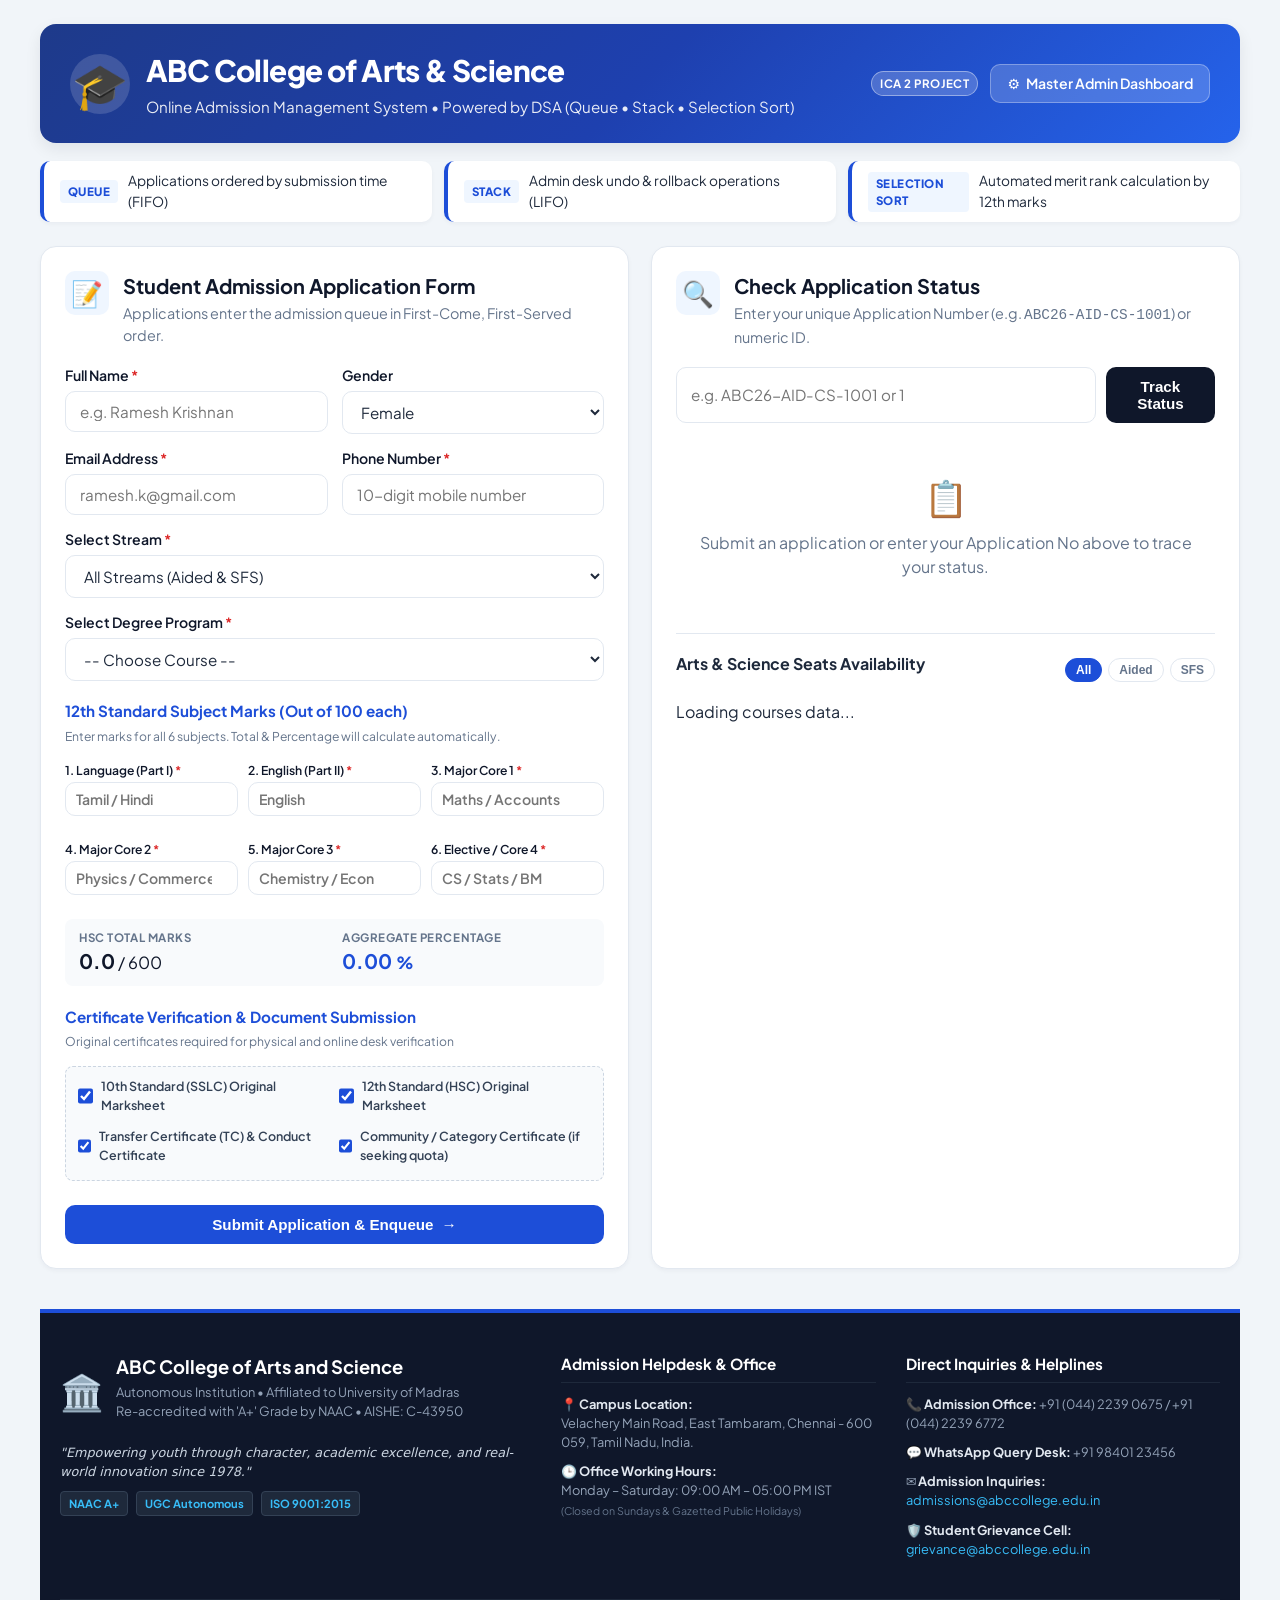
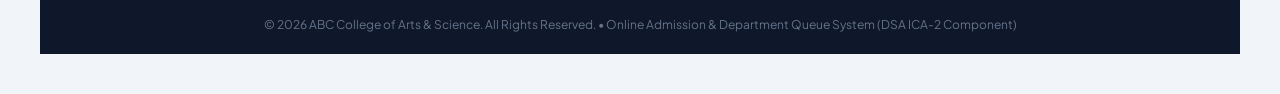
==== commit 389075c6: "Add 6 subject marks with live average calculator, 1000+ student dataset, separate department queues," ====
--- a/templates/index.html
+++ b/templates/index.html
@@ -1,456 +1,633 @@
-<!DOCTYPE html>
-<html lang="en">
-<head>
-    <meta charset="UTF-8">
-    <meta name="viewport" content="width=device-width, initial-scale=1.0">
-    <title>ABC College of Arts & Science | Online Admission Portal</title>
-    <link rel="stylesheet" href="/static/style.css">
-    <link rel="preconnect" href="https://fonts.googleapis.com">
-    <link rel="preconnect" href="https://fonts.gstatic.com" crossorigin>
-    <link href="https://fonts.googleapis.com/css2?family=Plus+Jakarta+Sans:wght@400;500;600;700;800&family=JetBrains+Mono:wght@500;600&display=swap" rel="stylesheet">
-</head>
-<body>
-    <div class="container">
-        <!-- Top Navigation / Header -->
-        <header class="header">
-            <div class="header-top">
-                <div class="brand">
-                    <span class="college-logo">🎓</span>
-                    <div>
-                        <h1>ABC College of Arts & Science</h1>
-                        <p class="subtitle">Online Admission Management System &bull; Powered by DSA (Queue &bull; Stack &bull; Selection Sort)</p>
-                    </div>
-                </div>
-                <div class="header-badge-group">
-                    <span class="badge badge-accent">ICA 2 Project</span>
-                    <a class="nav-btn admin-link" href="/admin">
-                        <span class="icon">⚙️</span> Master Admin Dashboard
-                    </a>
-                </div>
-            </div>
-        </header>
-
-        <!-- System Architecture Highlights Banner -->
-        <div class="dsa-ribbon">
-            <div class="ribbon-pill">
-                <span class="dsa-tag">QUEUE</span>
-                <span>Applications ordered by submission time (FIFO)</span>
-            </div>
-            <div class="ribbon-pill">
-                <span class="dsa-tag">STACK</span>
-                <span>Admin desk undo & rollback operations (LIFO)</span>
-            </div>
-            <div class="ribbon-pill">
-                <span class="dsa-tag">SELECTION SORT</span>
-                <span>Automated merit rank calculation by 12th marks</span>
-            </div>
-        </div>
-
-        <main class="student-grid">
-            <!-- Application Form Card -->
-            <section class="card form-card">
-                <div class="card-header">
-                    <div class="card-icon">📝</div>
-                    <div>
-                        <h2>Student Admission Application Form</h2>
-                        <p class="small-text">
-                            Applications enter the admission queue in First-Come, First-Served order.
-                        </p>
-                    </div>
-                </div>
-
-                <div id="formAlert" class="alert hidden"></div>
-
-                <form id="applicationForm" onsubmit="handleApply(event)">
-                    <div class="form-row">
-                        <div class="form-group">
-                            <label for="name">Full Name <span class="req">*</span></label>
-                            <input type="text" id="name" required placeholder="e.g. Ramesh Krishnan">
-                        </div>
-                        <div class="form-group">
-                            <label for="gender">Gender</label>
-                            <select id="gender">
-                                <option value="Female">Female</option>
-                                <option value="Male">Male</option>
-                                <option value="Other">Other</option>
-                            </select>
-                        </div>
-                    </div>
-
-                    <div class="form-row">
-                        <div class="form-group">
-                            <label for="email">Email Address <span class="req">*</span></label>
-                            <input type="email" id="email" required placeholder="ramesh.k@gmail.com">
-                        </div>
-                        <div class="form-group">
-                            <label for="phone">Phone Number <span class="req">*</span></label>
-                            <input type="tel" id="phone" pattern="[0-9]{10}" required placeholder="10-digit mobile number">
-                        </div>
-                    </div>
-
-                    <div class="form-group">
-                        <label for="streamSelect">Select Stream <span class="req">*</span></label>
-                        <select id="streamSelect" onchange="filterCoursesByStream()" required>
-                            <option value="All">All Streams (Aided & SFS)</option>
-                            <option value="Aided">Government Aided (Day Shift)</option>
-                            <option value="SFS">Self-Financed Stream - SFS (Evening Shift)</option>
-                        </select>
-                    </div>
-
-                    <div class="form-group">
-                        <label for="department">Select Degree Program <span class="req">*</span></label>
-                        <select id="department" required>
-                            <option value="">-- Choose Course --</option>
-                        </select>
-                    </div>
-
-                    <div class="form-group">
-                        <label for="marks">12th Standard Board Marks Percentage (%) <span class="req">*</span></label>
-                        <div class="input-with-suffix">
-                            <input type="number" id="marks" min="35" max="100" step="0.01" required placeholder="e.g. 89.5">
-                            <span class="input-suffix">%</span>
-                        </div>
-                        <small class="hint-text">Used for Merit Ranking via Selection Sort algorithm</small>
-                    </div>
-
-                    <button type="submit" id="submitBtn" class="btn btn-primary btn-block">
-                        <span>Submit Application & Enqueue</span> &rarr;
-                    </button>
-                </form>
-
-                <!-- Confirmation Box after submit -->
-                <div id="receiptBox" class="receipt-box hidden">
-                    <div class="receipt-header">
-                        <span class="success-icon">✅</span>
-                        <h3>Application Submitted Successfully!</h3>
-                    </div>
-                    <div class="receipt-details">
-                        <div class="receipt-item highlight">
-                            <span>Unique Application No:</span>
-                            <strong id="receiptAppNo">ABC26-AID-0001</strong>
-                        </div>
-                        <div class="receipt-item">
-                            <span>Token ID & Queue Position:</span>
-                            <span id="receiptQueue" class="badge badge-queue">#1</span>
-                        </div>
-                        <div class="receipt-item">
-                            <span>Stream & Program:</span>
-                            <span id="receiptDept">-</span>
-                        </div>
-                        <div class="receipt-item">
-                            <span>Submitted Marks:</span>
-                            <span id="receiptMarks">-</span>
-                        </div>
-                    </div>
-                    <p class="receipt-note">💡 Please save your <strong>Alphanumeric Application No</strong>. You can check your real-time status in the portal at any time.</p>
-                </div>
-            </section>
-
-            <!-- Status Check Card -->
-            <section class="card status-card">
-                <div class="card-header">
-                    <div class="card-icon">🔍</div>
-                    <div>
-                        <h2>Check Application Status</h2>
-                        <p class="small-text">
-                            Enter your unique Application Number (e.g. <code>ABC26-AID-CS-1001</code>) or numeric ID.
-                        </p>
-                    </div>
-                </div>
-
-                <div class="status-search-box">
-                    <div class="search-input-wrap">
-                        <input type="text" id="searchAppId" placeholder="e.g. ABC26-AID-CS-1001 or 1">
-                        <button class="btn btn-secondary" onclick="checkStatus()">
-                            Track Status
-                        </button>
-                    </div>
-                </div>
-
-                <div id="statusResult" class="status-display-area">
-                    <div class="status-empty-state">
-                        <span class="empty-icon">📋</span>
-                        <p>Submit an application or enter your Application No above to trace your status.</p>
-                    </div>
-                </div>
-
-                <!-- Seat Availability Snapshot with Stream Filter Tabs -->
-                <div class="card-nested seat-summary-box">
-                    <div class="seat-summary-header">
-                        <h3>Arts & Science Seats Availability</h3>
-                        <div class="stream-pills">
-                            <button class="pill-btn active" id="pillAll" onclick="renderCourseSnapshot('All')">All</button>
-                            <button class="pill-btn" id="pillAided" onclick="renderCourseSnapshot('Aided')">Aided</button>
-                            <button class="pill-btn" id="pillSFS" onclick="renderCourseSnapshot('SFS')">SFS</button>
-                        </div>
-                    </div>
-                    <div id="courseSeatsList" class="course-mini-list">
-                        <p class="loading-text">Loading courses data...</p>
-                    </div>
-                </div>
-            </section>
-        </main>
-
-        <footer class="footer">
-            <p><strong>ABC College of Arts & Science &bull; Online Admission Portal</strong></p>
-            <p>Data Structures and Algorithms ICA 2 Project &bull; Queue (FIFO) &bull; Stack (LIFO) &bull; Selection Sort</p>
-        </footer>
-    </div>
-
-    <script>
-        let allCoursesData = [];
-
-        // Fetch courses on page load
-        async function loadCourses() {
-            try {
-                const res = await fetch("/api/courses");
-                const data = await res.json();
-                if (data.success) {
-                    allCoursesData = data.courses;
-                    populateCourseDropdown();
-                    renderCourseSnapshot('All');
-                }
-            } catch (err) {
-                console.error("Error loading courses:", err);
-            }
-        }
-
-        function populateCourseDropdown() {
-            const select = document.getElementById("department");
-            const streamFilter = document.getElementById("streamSelect").value;
-            
-            let filtered = allCoursesData;
-            if (streamFilter !== "All") {
-                filtered = allCoursesData.filter(c => c.stream === streamFilter);
-            }
-
-            // Group by Stream and Category
-            const aidedCourses = filtered.filter(c => c.stream === "Aided");
-            const sfsCourses = filtered.filter(c => c.stream === "SFS");
-
-            let html = '<option value="">-- Choose Course --</option>';
-
-            if (aidedCourses.length > 0) {
-                html += `<optgroup label="Government Aided Stream (Day Shift)">`;
-                aidedCourses.forEach(c => {
-                    html += `<option value="${c.name}">${c.name} [${c.category}] — Cutoff: ${c.cutoff}% (${c.available_seats} seats left)</option>`;
-                });
-                html += `</optgroup>`;
-            }
-
-            if (sfsCourses.length > 0) {
-                html += `<optgroup label="Self-Financed Stream - SFS (Evening Shift)">`;
-                sfsCourses.forEach(c => {
-                    html += `<option value="${c.name}">${c.name} [${c.category}] — Cutoff: ${c.cutoff}% (${c.available_seats} seats left)</option>`;
-                });
-                html += `</optgroup>`;
-            }
-
-            select.innerHTML = html;
-        }
-
-        function filterCoursesByStream() {
-            populateCourseDropdown();
-        }
-
-        function renderCourseSnapshot(stream) {
-            document.querySelectorAll(".pill-btn").forEach(btn => btn.classList.remove("active"));
-            if (stream === 'All') document.getElementById("pillAll").classList.add("active");
-            if (stream === 'Aided') document.getElementById("pillAided").classList.add("active");
-            if (stream === 'SFS') document.getElementById("pillSFS").classList.add("active");
-
-            const container = document.getElementById("courseSeatsList");
-            if (!container) return;
-
-            let filtered = allCoursesData;
-            if (stream !== 'All') {
-                filtered = allCoursesData.filter(c => c.stream === stream);
-            }
-
-            container.innerHTML = filtered.map(c => `
-                <div class="course-mini-row">
-                    <div class="course-info">
-                        <strong>${c.name}</strong>
-                        <small><span class="stream-tag stream-${c.stream.toLowerCase()}">${c.stream}</span> &bull; ${c.category} &bull; Cutoff: ${c.cutoff}%</small>
-                    </div>
-                    <div class="seats-pill">
-                        <span class="avail">${c.available_seats} left</span>
-                        <span class="total">/ ${c.total_seats}</span>
-                    </div>
-                </div>
-            `).join("");
-        }
-
-        // Handle Application Submission
-        async function handleApply(event) {
-            event.preventDefault();
-            const btn = document.getElementById("submitBtn");
-            const alertBox = document.getElementById("formAlert");
-            alertBox.className = "alert hidden";
-
-            const deptName = document.getElementById("department").value;
-            const chosenCourse = allCoursesData.find(c => c.name === deptName);
-
-            const payload = {
-                name: document.getElementById("name").value.trim(),
-                gender: document.getElementById("gender").value,
-                email: document.getElementById("email").value.trim(),
-                phone: document.getElementById("phone").value.trim(),
-                department: deptName,
-                stream: chosenCourse ? chosenCourse.stream : "Aided",
-                marks: document.getElementById("marks").value
-            };
-
-            btn.disabled = true;
-            btn.innerHTML = `<span>Submitting...</span>`;
-
-            try {
-                const res = await fetch("/api/apply", {
-                    method: "POST",
-                    headers: { "Content-Type": "application/json" },
-                    body: JSON.stringify(payload)
-                });
-                const result = await res.json();
-
-                if (result.success) {
-                    // Show receipt
-                    document.getElementById("receiptAppNo").textContent = result.app_no || ("#" + result.student_id);
-                    document.getElementById("receiptQueue").textContent = `Token #${result.student_id} (Queue Pos: #${result.queue_position})`;
-                    document.getElementById("receiptDept").textContent = `${payload.department} [${payload.stream}]`;
-                    document.getElementById("receiptMarks").textContent = payload.marks + "%";
-                    document.getElementById("receiptBox").classList.remove("hidden");
-
-                    // Pre-fill status tracker with alphanumeric app_no
-                    document.getElementById("searchAppId").value = result.app_no || result.student_id;
-                    checkStatus(result.app_no || result.student_id);
-
-                    // Reset form fields
-                    document.getElementById("applicationForm").reset();
-                    alertBox.className = "alert alert-success";
-                    alertBox.textContent = `Application enqueued successfully with Application No: ${result.app_no}!`;
-                } else {
-                    alertBox.className = "alert alert-danger";
-                    alertBox.textContent = result.error || "Failed to submit application.";
-                }
-            } catch (err) {
-                alertBox.className = "alert alert-danger";
-                alertBox.textContent = "Network error. Please try again.";
-            } finally {
-                btn.disabled = false;
-                btn.innerHTML = `<span>Submit Application & Enqueue</span> &rarr;`;
-            }
-        }
-
-        // Check Application Status (supports numeric ID or Alphanumeric App No)
-        async function checkStatus(forcedId) {
-            const inputVal = forcedId || document.getElementById("searchAppId").value.trim();
-            const display = document.getElementById("statusResult");
-
-            if (!inputVal) {
-                display.innerHTML = `
-                    <div class="status-alert alert-warning">
-                        Please enter an Application Number (e.g. ABC26-AID-CS-1001) or Token ID.
-                    </div>
-                `;
-                return;
-            }
-
-            display.innerHTML = `<p class="loading-text">Fetching application ${inputVal} status...</p>`;
-
-            try {
-                const res = await fetch(`/api/student/${encodeURIComponent(inputVal)}`);
-                const data = await res.json();
-
-                if (data.success && data.student) {
-                    const s = data.student;
-                    let badgeClass = "badge-pending";
-                    let statusTitle = "In Admission Queue (FIFO)";
-                    let statusDesc = `Currently waiting in queue at position #${s.current_queue_position || s.queue_position}.`;
-
-                    if (s.status === "admitted") {
-                        badgeClass = "badge-admitted";
-                        statusTitle = "🎉 Admission Confirmed!";
-                        statusDesc = `Seat ${s.seat_number} allocated in ${s.department} (${s.stream || 'Aided'}). Allocated on: ${s.allocated_at || "Today"}`;
-                    } else if (s.status === "rejected") {
-                        badgeClass = "badge-rejected";
-                        statusTitle = "Application Not Accepted";
-                        statusDesc = "Application did not meet cutoff criteria or was declined by admission committee.";
-                    }
-
-                    display.innerHTML = `
-                        <div class="status-card-inner ${s.status}">
-                            <div class="status-top">
-                                <div>
-                                    <span class="app-id-badge">${s.app_no || ('ID #' + s.id)}</span>
-                                    <span class="stream-tag stream-${(s.stream || 'aided').toLowerCase()}">${s.stream || 'Aided'}</span>
-                                    <h4>${s.name}</h4>
-                                </div>
-                                <span class="badge ${badgeClass}">${s.status.toUpperCase()}</span>
-                            </div>
-
-                            <div class="status-details-grid">
-                                <div>
-                                    <label>Program & Stream:</label>
-                                    <p><strong>${s.department}</strong></p>
-                                </div>
-                                <div>
-                                    <label>12th Board Marks:</label>
-                                    <p><strong>${s.marks}%</strong></p>
-                                </div>
-                                <div>
-                                    <label>Queue Position:</label>
-                                    <p><strong>${s.current_queue_position ? '#' + s.current_queue_position : (s.status === 'admitted' ? 'Admitted' : 'Completed')}</strong></p>
-                                </div>
-                                <div>
-                                    <label>Seat Allocation:</label>
-                                    <p><strong>${s.seat_number ? 'Seat ' + s.seat_number : 'Pending Selection'}</strong></p>
-                                </div>
-                            </div>
-
-                            <!-- Visual Step Progress Tracker -->
-                            <div class="stepper">
-                                <div class="step step-done">
-                                    <div class="circle">1</div>
-                                    <span>Submitted</span>
-                                </div>
-                                <div class="step ${s.status === 'pending' || s.status === 'admitted' ? 'step-done' : ''}">
-                                    <div class="circle">2</div>
-                                    <span>In Queue</span>
-                                </div>
-                                <div class="step ${s.status === 'admitted' || s.status === 'rejected' ? 'step-done' : (s.status === 'pending' ? 'step-active' : '')}">
-                                    <div class="circle">3</div>
-                                    <span>Evaluation</span>
-                                </div>
-                                <div class="step ${s.status === 'admitted' ? 'step-done' : (s.status === 'rejected' ? 'step-rejected' : '')}">
-                                    <div class="circle">4</div>
-                                    <span>${s.status === 'admitted' ? 'Admitted' : (s.status === 'rejected' ? 'Rejected' : 'Seat Allotment')}</span>
-                                </div>
-                            </div>
-
-                            <div class="status-message">
-                                <strong>${statusTitle}</strong>
-                                <p>${statusDesc}</p>
-                            </div>
-                        </div>
-                    `;
-                } else {
-                    display.innerHTML = `
-                        <div class="status-alert alert-danger">
-                            ${data.error || "No student found with this Application Number."}
-                        </div>
-                    `;
-                }
-            } catch (err) {
-                display.innerHTML = `
-                    <div class="status-alert alert-danger">
-                        Failed to fetch status. Check network connection.
-                    </div>
-                `;
-            }
-        }
-
-        // Initial fetch
-        loadCourses();
-    </script>
-</body>
-</html>+<!DOCTYPE html>
+<html lang="en">
+<head>
+    <meta charset="UTF-8">
+    <meta name="viewport" content="width=device-width, initial-scale=1.0">
+    <title>ABC College of Arts & Science | Online Admission Portal</title>
+    <link rel="stylesheet" href="/static/style.css">
+    <link rel="preconnect" href="https://fonts.googleapis.com">
+    <link rel="preconnect" href="https://fonts.gstatic.com" crossorigin>
+    <link href="https://fonts.googleapis.com/css2?family=Plus+Jakarta+Sans:wght@400;500;600;700;800&family=JetBrains+Mono:wght@500;600&display=swap" rel="stylesheet">
+</head>
+<body>
+    <div class="container">
+        <!-- Top Navigation / Header -->
+        <header class="header">
+            <div class="header-top">
+                <div class="brand">
+                    <span class="college-logo">🎓</span>
+                    <div>
+                        <h1>ABC College of Arts & Science</h1>
+                        <p class="subtitle">Online Admission Management System &bull; Powered by DSA (Queue &bull; Stack &bull; Selection Sort)</p>
+                    </div>
+                </div>
+                <div class="header-badge-group">
+                    <span class="badge badge-accent">ICA 2 Project</span>
+                    <a class="nav-btn admin-link" href="/admin">
+                        <span class="icon">⚙️</span> Master Admin Dashboard
+                    </a>
+                </div>
+            </div>
+        </header>
+
+        <!-- System Architecture Highlights Banner -->
+        <div class="dsa-ribbon">
+            <div class="ribbon-pill">
+                <span class="dsa-tag">QUEUE</span>
+                <span>Applications ordered by submission time (FIFO)</span>
+            </div>
+            <div class="ribbon-pill">
+                <span class="dsa-tag">STACK</span>
+                <span>Admin desk undo & rollback operations (LIFO)</span>
+            </div>
+            <div class="ribbon-pill">
+                <span class="dsa-tag">SELECTION SORT</span>
+                <span>Automated merit rank calculation by 12th marks</span>
+            </div>
+        </div>
+
+        <main class="student-grid">
+            <!-- Application Form Card -->
+            <section class="card form-card">
+                <div class="card-header">
+                    <div class="card-icon">📝</div>
+                    <div>
+                        <h2>Student Admission Application Form</h2>
+                        <p class="small-text">
+                            Applications enter the admission queue in First-Come, First-Served order.
+                        </p>
+                    </div>
+                </div>
+
+                <div id="formAlert" class="alert hidden"></div>
+
+                <form id="applicationForm" onsubmit="handleApply(event)">
+                    <div class="form-row">
+                        <div class="form-group">
+                            <label for="name">Full Name <span class="req">*</span></label>
+                            <input type="text" id="name" required placeholder="e.g. Ramesh Krishnan">
+                        </div>
+                        <div class="form-group">
+                            <label for="gender">Gender</label>
+                            <select id="gender">
+                                <option value="Female">Female</option>
+                                <option value="Male">Male</option>
+                                <option value="Other">Other</option>
+                            </select>
+                        </div>
+                    </div>
+
+                    <div class="form-row">
+                        <div class="form-group">
+                            <label for="email">Email Address <span class="req">*</span></label>
+                            <input type="email" id="email" required placeholder="ramesh.k@gmail.com">
+                        </div>
+                        <div class="form-group">
+                            <label for="phone">Phone Number <span class="req">*</span></label>
+                            <input type="tel" id="phone" pattern="[0-9]{10}" required placeholder="10-digit mobile number">
+                        </div>
+                    </div>
+
+                    <div class="form-group">
+                        <label for="streamSelect">Select Stream <span class="req">*</span></label>
+                        <select id="streamSelect" onchange="filterCoursesByStream()" required>
+                            <option value="All">All Streams (Aided & SFS)</option>
+                            <option value="Aided">Government Aided (Day Shift)</option>
+                            <option value="SFS">Self-Financed Stream - SFS (Evening Shift)</option>
+                        </select>
+                    </div>
+
+                    <div class="form-group">
+                        <label for="department">Select Degree Program <span class="req">*</span></label>
+                        <select id="department" required>
+                            <option value="">-- Choose Course --</option>
+                        </select>
+                    </div>
+
+                    <!-- 6 HSC Marks Entry & Live Average Calculator -->
+                    <div class="form-section-title">
+                        <h4>12th Standard Subject Marks (Out of 100 each)</h4>
+                        <span class="sub-hint">Enter marks for all 6 subjects. Total & Percentage will calculate automatically.</span>
+                    </div>
+
+                    <div class="marks-6-grid">
+                        <div class="form-group mark-item">
+                            <label for="m1">1. Language (Part I) <span class="req">*</span></label>
+                            <input type="number" id="m1" min="0" max="100" step="0.5" required placeholder="Tamil / Hindi" oninput="recalcMarks()">
+                        </div>
+                        <div class="form-group mark-item">
+                            <label for="m2">2. English (Part II) <span class="req">*</span></label>
+                            <input type="number" id="m2" min="0" max="100" step="0.5" required placeholder="English" oninput="recalcMarks()">
+                        </div>
+                        <div class="form-group mark-item">
+                            <label for="m3">3. Major Core 1 <span class="req">*</span></label>
+                            <input type="number" id="m3" min="0" max="100" step="0.5" required placeholder="Maths / Accounts" oninput="recalcMarks()">
+                        </div>
+                        <div class="form-group mark-item">
+                            <label for="m4">4. Major Core 2 <span class="req">*</span></label>
+                            <input type="number" id="m4" min="0" max="100" step="0.5" required placeholder="Physics / Commerce" oninput="recalcMarks()">
+                        </div>
+                        <div class="form-group mark-item">
+                            <label for="m5">5. Major Core 3 <span class="req">*</span></label>
+                            <input type="number" id="m5" min="0" max="100" step="0.5" required placeholder="Chemistry / Econ" oninput="recalcMarks()">
+                        </div>
+                        <div class="form-group mark-item">
+                            <label for="m6">6. Elective / Core 4 <span class="req">*</span></label>
+                            <input type="number" id="m6" min="0" max="100" step="0.5" required placeholder="CS / Stats / BM" oninput="recalcMarks()">
+                        </div>
+                    </div>
+
+                    <!-- Dynamic Live Calculation Banner -->
+                    <div class="marks-summary-banner">
+                        <div class="sum-box">
+                            <span class="lbl">HSC Total Marks</span>
+                            <div class="val"><strong id="calcTotal">0.0</strong> <small>/ 600</small></div>
+                        </div>
+                        <div class="sum-box highlight">
+                            <span class="lbl">Aggregate Percentage</span>
+                            <div class="val"><strong id="calcAvg">0.00</strong> <small>%</small></div>
+                        </div>
+                    </div>
+                    <input type="hidden" id="marks" name="marks" value="0">
+
+                    <!-- Certificate Verification Checklist -->
+                    <div class="form-section-title">
+                        <h4>Certificate Verification & Document Submission</h4>
+                        <span class="sub-hint">Original certificates required for physical and online desk verification</span>
+                    </div>
+
+                    <div class="cert-checklist">
+                        <label class="checkbox-label">
+                            <input type="checkbox" id="doc_10" checked required>
+                            <span>10th Standard (SSLC) Original Marksheet</span>
+                        </label>
+                        <label class="checkbox-label">
+                            <input type="checkbox" id="doc_12" checked required>
+                            <span>12th Standard (HSC) Original Marksheet</span>
+                        </label>
+                        <label class="checkbox-label">
+                            <input type="checkbox" id="doc_tc" checked required>
+                            <span>Transfer Certificate (TC) & Conduct Certificate</span>
+                        </label>
+                        <label class="checkbox-label">
+                            <input type="checkbox" id="doc_comm" checked>
+                            <span>Community / Category Certificate (if seeking quota)</span>
+                        </label>
+                    </div>
+
+                    <button type="submit" id="submitBtn" class="btn btn-primary btn-block">
+                        <span>Submit Application & Enqueue</span> &rarr;
+                    </button>
+                </form>
+
+                <!-- Confirmation Box after submit -->
+                <div id="receiptBox" class="receipt-box hidden">
+                    <div class="receipt-header">
+                        <span class="success-icon">✅</span>
+                        <h3>Application Submitted Successfully!</h3>
+                    </div>
+                    <div class="receipt-details">
+                        <div class="receipt-item highlight">
+                            <span>Unique Application No:</span>
+                            <strong id="receiptAppNo">ABC26-AID-0001</strong>
+                        </div>
+                        <div class="receipt-item">
+                            <span>Department & Subject Queue:</span>
+                            <span id="receiptQueue" class="badge badge-queue">#1</span>
+                        </div>
+                        <div class="receipt-item">
+                            <span>Stream & Program:</span>
+                            <span id="receiptDept">-</span>
+                        </div>
+                        <div class="receipt-item">
+                            <span>Total & Aggregate Marks:</span>
+                            <span id="receiptMarks">-</span>
+                        </div>
+                        <div class="receipt-item">
+                            <span>Certificate Verification:</span>
+                            <span class="badge badge-pending-cert">Submitted (Pending Verification)</span>
+                        </div>
+                    </div>
+                    <p class="receipt-note">💡 Please save your <strong>Alphanumeric Application No</strong>. You can check your real-time status in the portal at any time.</p>
+                </div>
+            </section>
+
+            <!-- Status Check Card -->
+            <section class="card status-card">
+                <div class="card-header">
+                    <div class="card-icon">🔍</div>
+                    <div>
+                        <h2>Check Application Status</h2>
+                        <p class="small-text">
+                            Enter your unique Application Number (e.g. <code>ABC26-AID-CS-1001</code>) or numeric ID.
+                        </p>
+                    </div>
+                </div>
+
+                <div class="status-search-box">
+                    <div class="search-input-wrap">
+                        <input type="text" id="searchAppId" placeholder="e.g. ABC26-AID-CS-1001 or 1">
+                        <button class="btn btn-secondary" onclick="checkStatus()">
+                            Track Status
+                        </button>
+                    </div>
+                </div>
+
+                <div id="statusResult" class="status-display-area">
+                    <div class="status-empty-state">
+                        <span class="empty-icon">📋</span>
+                        <p>Submit an application or enter your Application No above to trace your status.</p>
+                    </div>
+                </div>
+
+                <!-- Seat Availability Snapshot with Stream Filter Tabs -->
+                <div class="card-nested seat-summary-box">
+                    <div class="seat-summary-header">
+                        <h3>Arts & Science Seats Availability</h3>
+                        <div class="stream-pills">
+                            <button class="pill-btn active" id="pillAll" onclick="renderCourseSnapshot('All')">All</button>
+                            <button class="pill-btn" id="pillAided" onclick="renderCourseSnapshot('Aided')">Aided</button>
+                            <button class="pill-btn" id="pillSFS" onclick="renderCourseSnapshot('SFS')">SFS</button>
+                        </div>
+                    </div>
+                    <div id="courseSeatsList" class="course-mini-list">
+                        <p class="loading-text">Loading courses data...</p>
+                    </div>
+                </div>
+           </main>
+
+        <!-- Official College Admission Office & Helpdesk Section -->
+        <footer class="college-contact-section">
+            <div class="contact-grid">
+                <div class="contact-col info-col">
+                    <div class="footer-brand">
+                        <span class="f-crest">🏛️</span>
+                        <div>
+                            <h3>ABC College of Arts and Science</h3>
+                            <p class="accreditation">Autonomous Institution &bull; Affiliated to University of Madras<br>Re-accredited with 'A+' Grade by NAAC &bull; AISHE: C-43950</p>
+                        </div>
+                    </div>
+                    <p class="college-motto">"Empowering youth through character, academic excellence, and real-world innovation since 1978."</p>
+                    <div class="cert-trust-badges">
+                        <span class="trust-badge">NAAC A+</span>
+                        <span class="trust-badge">UGC Autonomous</span>
+                        <span class="trust-badge">ISO 9001:2015</span>
+                    </div>
+                </div>
+
+                <div class="contact-col">
+                    <h4>Admission Helpdesk & Office</h4>
+                    <p class="addr-line">📍 <strong>Campus Location:</strong><br>Velachery Main Road, East Tambaram, Chennai - 600 059, Tamil Nadu, India.</p>
+                    <p class="hours-line">🕒 <strong>Office Working Hours:</strong><br>Monday – Saturday: 09:00 AM – 05:00 PM IST<br><small class="muted-note">(Closed on Sundays & Gazetted Public Holidays)</small></p>
+                </div>
+
+                <div class="contact-col">
+                    <h4>Direct Inquiries & Helplines</h4>
+                    <p>📞 <strong>Admission Office:</strong> +91 (044) 2239 0675 / +91 (044) 2239 6772</p>
+                    <p>💬 <strong>WhatsApp Query Desk:</strong> +91 98401 23456</p>
+                    <p>✉️ <strong>Admission Inquiries:</strong> <a href="mailto:admissions@abccollege.edu.in">admissions@abccollege.edu.in</a></p>
+                    <p>🛡️ <strong>Student Grievance Cell:</strong> <a href="mailto:grievance@abccollege.edu.in">grievance@abccollege.edu.in</a></p>
+                </div>
+            </div>
+
+            <div class="contact-bottom-bar">
+                <p>&copy; 2026 ABC College of Arts & Science. All Rights Reserved. &bull; Online Admission & Department Queue System (DSA ICA-2 Component)</p>
+            </div>
+        </footer>
+    </div>
+
+    <script>
+        let allCoursesData = [];
+
+        // Fetch courses on page load
+        async function loadCourses() {
+            try {
+                const res = await fetch("/api/courses");
+                const data = await res.json();
+                if (data.success) {
+                    allCoursesData = data.courses;
+                    populateCourseDropdown();
+                    renderCourseSnapshot('All');
+                }
+            } catch (err) {
+                console.error("Error loading courses:", err);
+            }
+        }
+
+        function populateCourseDropdown() {
+            const select = document.getElementById("department");
+            const streamFilter = document.getElementById("streamSelect").value;
+            
+            let filtered = allCoursesData;
+            if (streamFilter !== "All") {
+                filtered = allCoursesData.filter(c => c.stream === streamFilter);
+            }
+
+            // Group by Stream and Category
+            const aidedCourses = filtered.filter(c => c.stream === "Aided");
+            const sfsCourses = filtered.filter(c => c.stream === "SFS");
+
+            let html = '<option value="">-- Choose Course --</option>';
+
+            if (aidedCourses.length > 0) {
+                html += `<optgroup label="Government Aided Stream (Day Shift)">`;
+                aidedCourses.forEach(c => {
+                    html += `<option value="${c.name}">${c.name} [${c.category}] — Cutoff: ${c.cutoff}% (${c.available_seats} seats left)</option>`;
+                });
+                html += `</optgroup>`;
+            }
+
+            if (sfsCourses.length > 0) {
+                html += `<optgroup label="Self-Financed Stream - SFS (Evening Shift)">`;
+                sfsCourses.forEach(c => {
+                    html += `<option value="${c.name}">${c.name} [${c.category}] — Cutoff: ${c.cutoff}% (${c.available_seats} seats left)</option>`;
+                });
+                html += `</optgroup>`;
+            }
+
+            select.innerHTML = html;
+        }
+
+        function filterCoursesByStream() {
+            populateCourseDropdown();
+        }
+
+        function renderCourseSnapshot(stream) {
+            document.querySelectorAll(".pill-btn").forEach(btn => btn.classList.remove("active"));
+            if (stream === 'All') document.getElementById("pillAll").classList.add("active");
+            if (stream === 'Aided') document.getElementById("pillAided").classList.add("active");
+            if (stream === 'SFS') document.getElementById("pillSFS").classList.add("active");
+
+            const container = document.getElementById("courseSeatsList");
+            if (!container) return;
+
+            let filtered = allCoursesData;
+            if (stream !== 'All') {
+                filtered = allCoursesData.filter(c => c.stream === stream);
+            }
+
+            container.innerHTML = filtered.map(c => `
+                <div class="course-mini-row">
+                    <div class="course-info">
+                        <strong>${c.name}</strong>
+                        <small><span class="stream-tag stream-${c.stream.toLowerCase()}">${c.stream}</span> &bull; ${c.category} &bull; Cutoff: ${c.cutoff}%</small>
+                    </div>
+                    <div class="seats-pill">
+                        <span class="avail">${c.available_seats} left</span>
+                        <span class="total">/ ${c.total_seats}</span>
+                    </div>
+                </div>
+            `).join("");
+        }
+
+        // Live Dynamic 6-Marks Calculator
+        function recalcMarks() {
+            const ids = ["m1", "m2", "m3", "m4", "m5", "m6"];
+            let sum = 0;
+            ids.forEach(id => {
+                const val = parseFloat(document.getElementById(id).value) || 0;
+                sum += Math.min(100, Math.max(0, val));
+            });
+            const avg = sum / 6.0;
+            document.getElementById("calcTotal").textContent = sum.toFixed(1);
+            document.getElementById("calcAvg").textContent = avg.toFixed(2);
+            document.getElementById("marks").value = avg.toFixed(2);
+        }
+
+        // Handle Application Submission
+        async function handleApply(event) {
+            event.preventDefault();
+            const btn = document.getElementById("submitBtn");
+            const alertBox = document.getElementById("formAlert");
+            alertBox.className = "alert hidden";
+
+            const deptName = document.getElementById("department").value;
+            const chosenCourse = allCoursesData.find(c => c.name === deptName);
+
+            const m1 = parseFloat(document.getElementById("m1").value) || 0;
+            const m2 = parseFloat(document.getElementById("m2").value) || 0;
+            const m3 = parseFloat(document.getElementById("m3").value) || 0;
+            const m4 = parseFloat(document.getElementById("m4").value) || 0;
+            const m5 = parseFloat(document.getElementById("m5").value) || 0;
+            const m6 = parseFloat(document.getElementById("m6").value) || 0;
+
+            const totalMarks = m1 + m2 + m3 + m4 + m5 + m6;
+            const avgMarks = roundTo2(totalMarks / 6.0);
+
+            const certDocs = {
+                marksheet_10: document.getElementById("doc_10").checked,
+                marksheet_12: document.getElementById("doc_12").checked,
+                tc: document.getElementById("doc_tc").checked,
+                community_cert: document.getElementById("doc_comm").checked
+            };
+
+            const payload = {
+                name: document.getElementById("name").value.trim(),
+                gender: document.getElementById("gender").value,
+                email: document.getElementById("email").value.trim(),
+                phone: document.getElementById("phone").value.trim(),
+                department: deptName,
+                stream: chosenCourse ? chosenCourse.stream : "Aided",
+                m1: m1,
+                m2: m2,
+                m3: m3,
+                m4: m4,
+                m5: m5,
+                m6: m6,
+                marks_total: totalMarks,
+                marks: avgMarks,
+                cert_docs: certDocs
+            };
+
+            btn.disabled = true;
+            btn.innerHTML = `<span>Enqueuing Application...</span>`;
+
+            try {
+                const res = await fetch("/api/apply", {
+                    method: "POST",
+                    headers: { "Content-Type": "application/json" },
+                    body: JSON.stringify(payload)
+                });
+                const result = await res.json();
+
+                if (result.success) {
+                    // Show receipt
+                    document.getElementById("receiptAppNo").textContent = result.app_no || ("#" + result.student_id);
+                    document.getElementById("receiptQueue").textContent = `Position #${result.queue_position} in ${result.course_code || deptName} Queue`;
+                    document.getElementById("receiptDept").textContent = `${payload.department} [${payload.stream}]`;
+                    document.getElementById("receiptMarks").textContent = `${result.marks_total} / 600 (${result.marks}%)`;
+                    document.getElementById("receiptBox").classList.remove("hidden");
+
+                    // Pre-fill status tracker with alphanumeric app_no
+                    document.getElementById("searchAppId").value = result.app_no || result.student_id;
+                    checkStatus(result.app_no || result.student_id);
+
+                    // Reset form fields
+                    document.getElementById("applicationForm").reset();
+                    document.getElementById("calcTotal").textContent = "0.0";
+                    document.getElementById("calcAvg").textContent = "0.00";
+                    document.getElementById("marks").value = "0";
+
+                    alertBox.className = "alert alert-success";
+                    alertBox.textContent = `Application enqueued successfully into ${result.course_code} Queue with ID: ${result.app_no}!`;
+                } else {
+                    alertBox.className = "alert alert-danger";
+                    alertBox.textContent = result.error || "Failed to submit application.";
+                }
+            } catch (err) {
+                alertBox.className = "alert alert-danger";
+                alertBox.textContent = "Network error. Please try again.";
+            } finally {
+                btn.disabled = false;
+                btn.innerHTML = `<span>Submit Application & Enqueue</span> &rarr;`;
+            }
+        }
+
+        function roundTo2(num) {
+            return Math.round((num + Number.EPSILON) * 100) / 100;
+        }
+
+        // Check Application Status
+        async function checkStatus(forcedId) {
+            const inputVal = forcedId || document.getElementById("searchAppId").value.trim();
+            const display = document.getElementById("statusResult");
+
+            if (!inputVal) {
+                display.innerHTML = `
+                    <div class="status-alert alert-warning">
+                        Please enter an Application Number (e.g. ABC26-AID-CS-1001) or Token ID.
+                    </div>
+                `;
+                return;
+            }
+
+            display.innerHTML = `<p class="loading-text">Fetching application ${inputVal} status...</p>`;
+
+            try {
+                const res = await fetch(`/api/student/${encodeURIComponent(inputVal)}`);
+                const data = await res.json();
+
+                if (data.success && data.student) {
+                    const s = data.student;
+                    let badgeClass = "badge-pending";
+                    let statusTitle = "In Department Admission Queue (FIFO)";
+                    let statusDesc = `Currently waiting in ${s.department} (${s.course_code || 'Subject'}) queue at position #${s.current_subject_queue_position || s.current_queue_position || s.queue_position}.`;
+
+                    if (s.status === "admitted") {
+                        badgeClass = "badge-admitted";
+                        statusTitle = "🎉 Admission Confirmed!";
+                        statusDesc = `Seat ${s.seat_number} allocated in ${s.department} (${s.stream || 'Aided'}). Allocated on: ${s.allocated_at || "Today"}`;
+                    } else if (s.status === "rejected") {
+                        badgeClass = "badge-rejected";
+                        statusTitle = "Application Not Accepted";
+                        statusDesc = "Application did not meet cutoff criteria or was declined by admission committee.";
+                    }
+
+                    // Certificate Badge
+                    let certBadge = `<span class="badge badge-pending-cert">⏳ Pending Verification</span>`;
+                    if (s.cert_status === "verified") {
+                        certBadge = `<span class="badge badge-verified">✅ Documents Verified</span>`;
+                    } else if (s.cert_status === "flagged") {
+                        certBadge = `<span class="badge badge-flagged">⚠️ Action Needed: Resubmit Docs</span>`;
+                    }
+
+                    display.innerHTML = `
+                        <div class="status-card-inner ${s.status}">
+                            <div class="status-top">
+                                <div>
+                                    <span class="app-id-badge">${s.app_no || ('ID #' + s.id)}</span>
+                                    <span class="stream-tag stream-${(s.stream || 'aided').toLowerCase()}">${s.stream || 'Aided'}</span>
+                                    <span class="course-code-tag">${s.course_code || ''}</span>
+                                    <h4>${s.name}</h4>
+                                </div>
+                                <div>
+                                    ${certBadge}
+                                    <span class="badge ${badgeClass}">${s.status.toUpperCase()}</span>
+                                </div>
+                            </div>
+
+                            <div class="status-details-grid">
+                                <div>
+                                    <label>Program & Department:</label>
+                                    <p><strong>${s.department}</strong></p>
+                                </div>
+                                <div>
+                                    <label>Aggregate HSC Percentage:</label>
+                                    <p><strong>${s.marks}%</strong> (${s.marks_total || (s.marks * 6).toFixed(1)} / 600)</p>
+                                </div>
+                                <div>
+                                    <label>Subject Queue Position:</label>
+                                    <p><strong>${s.current_subject_queue_position ? '#' + s.current_subject_queue_position + ' in ' + (s.course_code || 'Subject') : (s.status === 'admitted' ? 'Seat Confirmed' : 'Waiting in Queue')}</strong></p>
+                                </div>
+                                <div>
+                                    <label>Seat Number:</label>
+                                    <p><strong>${s.seat_number ? 'Seat ' + s.seat_number : 'Pending Selection Pass'}</strong></p>
+                                </div>
+                            </div>
+
+                            <!-- 6 Subject Marks Breakdown Cards -->
+                            <div class="marks-breakdown-card">
+                                <label class="sub-hdr">Subject Marks Breakdown (HSC +2):</label>
+                                <div class="marks-pill-row">
+                                    <span class="m-pill">Lang: <strong>${s.m1 || '-'}</strong></span>
+                                    <span class="m-pill">Eng: <strong>${s.m2 || '-'}</strong></span>
+                                    <span class="m-pill">Core 1: <strong>${s.m3 || '-'}</strong></span>
+                                    <span class="m-pill">Core 2: <strong>${s.m4 || '-'}</strong></span>
+                                    <span class="m-pill">Core 3: <strong>${s.m5 || '-'}</strong></span>
+                                    <span class="m-pill">Core 4: <strong>${s.m6 || '-'}</strong></span>
+                                    <span class="m-pill total-pill">Total: <strong>${s.marks_total || '-'} / 600</strong></span>
+                                </div>
+                            </div>
+
+                            <!-- 5-Stage Visual Progress Stepper -->
+                            <div class="stepper stepper-5">
+                                <div class="step step-done">
+                                    <div class="circle">1</div>
+                                    <span>Applied</span>
+                                </div>
+                                <div class="step ${s.cert_status === 'verified' || s.status === 'admitted' ? 'step-done' : (s.cert_status === 'flagged' ? 'step-flagged' : 'step-active')}">
+                                    <div class="circle">2</div>
+                                    <span>Certificates</span>
+                                </div>
+                                <div class="step ${s.status === 'pending' || s.status === 'admitted' ? 'step-done' : ''}">
+                                    <div class="circle">3</div>
+                                    <span>In Queue</span>
+                                </div>
+                                <div class="step ${s.status === 'admitted' || s.status === 'rejected' ? 'step-done' : (s.status === 'pending' ? 'step-active' : '')}">
+                                    <div class="circle">4</div>
+                                    <span>Evaluation</span>
+                                </div>
+                                <div class="step ${s.status === 'admitted' ? 'step-done' : (s.status === 'rejected' ? 'step-rejected' : '')}">
+                                    <div class="circle">5</div>
+                                    <span>${s.status === 'admitted' ? 'Allotted' : (s.status === 'rejected' ? 'Declined' : 'Allotment')}</span>
+                                </div>
+                            </div>
+
+                            <div class="status-message">
+                                <strong>${statusTitle}</strong>
+                                <p>${statusDesc}</p>
+                                ${s.cert_remarks ? `<p class="cert-remarks">📋 <em>Document Officer Note: ${s.cert_remarks}</em></p>` : ''}
+                            </div>
+                        </div>
+                    `;
+                } else {
+                    display.innerHTML = `
+                        <div class="status-alert alert-danger">
+                            ${data.error || "No student found with this Application Number."}
+                        </div>
+                    `;
+                }
+            } catch (err) {
+                display.innerHTML = `
+                    <div class="status-alert alert-danger">
+                        Failed to fetch status. Check network connection.
+                    </div>
+                `;
+            }
+        }
+
+        // Initial fetch
+        loadCourses();
+    </script>
+</body>
+</html>
--- a/static/style.css
+++ b/static/style.css
@@ -1477,4 +1477,594 @@
     width: 260px;
     border-radius: 20px;
 }
+
+/* ==========================================================================
+   6-Subject Marks Entry & Live Average Calculator Styles
+   ========================================================================== */
+.form-section-title {
+    margin: 1.2rem 0 0.6rem 0;
+    padding-bottom: 4px;
+    border-bottom: 2px solid var(--neutral-border);
+}
+
+.form-section-title h4 {
+    margin: 0;
+    font-size: 0.95rem;
+    color: var(--primary);
+    font-weight: 700;
+}
+
+.sub-hint {
+    font-size: 0.76rem;
+    color: var(--neutral-muted);
+}
+
+.marks-6-grid {
+    display: grid;
+    grid-template-columns: repeat(3, 1fr);
+    gap: 10px;
+    margin-bottom: 10px;
+}
+
+@media (max-width: 768px) {
+    .marks-6-grid {
+        grid-template-columns: repeat(2, 1fr);
+    }
+}
+
+@media (max-width: 480px) {
+    .marks-6-grid {
+        grid-template-columns: 1fr;
+    }
+}
+
+.mark-item label {
+    font-size: 0.76rem;
+    font-weight: 600;
+    margin-bottom: 3px;
+    color: var(--neutral-dark);
+}
+
+.mark-item input {
+    font-size: 0.88rem;
+    padding: 7px 10px;
+    font-weight: 600;
+}
+
+.marks-summary-banner {
+    display: flex;
+    gap: 15px;
+    background: #f8fafc;
+    border: 1px solid var(--neutral-border);
+    border-radius: 8px;
+    padding: 10px 14px;
+    margin-bottom: 12px;
+}
+
+.sum-box {
+    flex: 1;
+}
+
+.sum-box .lbl {
+    display: block;
+    font-size: 0.72rem;
+    text-transform: uppercase;
+    letter-spacing: 0.05em;
+    color: var(--neutral-muted);
+    font-weight: 700;
+}
+
+.sum-box .val {
+    font-size: 1.25rem;
+    color: var(--neutral-dark);
+}
+
+.sum-box.highlight .val {
+    color: var(--primary);
+    font-weight: 800;
+}
+
+/* Certificate Checklist Styles */
+.cert-checklist {
+    display: grid;
+    grid-template-columns: 1fr 1fr;
+    gap: 8px;
+    background: #f8fafc;
+    border: 1px dashed #cbd5e1;
+    border-radius: 8px;
+    padding: 10px 12px;
+    margin-bottom: 14px;
+}
+
+@media (max-width: 600px) {
+    .cert-checklist {
+        grid-template-columns: 1fr;
+    }
+}
+
+.checkbox-label {
+    display: flex;
+    align-items: center;
+    gap: 8px;
+    font-size: 0.78rem;
+    color: #334155;
+    cursor: pointer;
+}
+
+.checkbox-label input {
+    accent-color: var(--primary);
+    width: 16px;
+    height: 16px;
+    cursor: pointer;
+}
+
+/* Certificate Badges */
+.badge-verified {
+    background: #dcfce7;
+    color: #15803d;
+    border: 1px solid #bbf7d0;
+}
+
+.badge-pending-cert {
+    background: #fef3c7;
+    color: #b45309;
+    border: 1px solid #fde68a;
+}
+
+.badge-flagged {
+    background: #fee2e2;
+    color: #b91c1c;
+    border: 1px solid #fecaca;
+}
+
+.cert-btn {
+    border: none;
+    border-radius: 12px;
+    padding: 3px 10px;
+    font-size: 0.74rem;
+    font-weight: 700;
+    cursor: pointer;
+    transition: opacity 0.2s ease;
+}
+
+.cert-btn:hover {
+    opacity: 0.85;
+}
+
+.cert-micro-badge {
+    display: inline-block;
+    margin-top: 3px;
+    font-size: 0.7rem;
+    font-weight: 600;
+    padding: 1px 6px;
+    border-radius: 3px;
+}
+
+.cert-micro-badge.cert-verified {
+    background: #dcfce7;
+    color: #166534;
+}
+
+.cert-micro-badge.cert-pending {
+    background: #fef3c7;
+    color: #92400e;
+}
+
+.cert-micro-badge.cert-flagged {
+    background: #fee2e2;
+    color: #991b1b;
+}
+
+/* Marks Breakdown on Status Card */
+.marks-breakdown-card {
+    margin: 10px 0;
+    padding: 8px 12px;
+    background: #f8fafc;
+    border-radius: 6px;
+    border: 1px solid #e2e8f0;
+}
+
+.sub-hdr {
+    font-size: 0.72rem;
+    font-weight: 700;
+    text-transform: uppercase;
+    color: #64748b;
+    display: block;
+    margin-bottom: 4px;
+}
+
+.marks-pill-row {
+    display: flex;
+    flex-wrap: wrap;
+    gap: 6px;
+}
+
+.m-pill {
+    background: #ffffff;
+    border: 1px solid #cbd5e1;
+    font-size: 0.72rem;
+    padding: 2px 7px;
+    border-radius: 4px;
+    color: #334155;
+}
+
+.m-pill.total-pill {
+    background: var(--primary-light);
+    border-color: var(--primary);
+    color: var(--primary);
+    font-weight: 700;
+}
+
+.course-code-tag {
+    font-family: 'JetBrains Mono', monospace;
+    font-size: 0.72rem;
+    background: #e0f2fe;
+    color: #0369a1;
+    padding: 2px 6px;
+    border-radius: 4px;
+    font-weight: 700;
+    margin-left: 4px;
+}
+
+/* 5-Stage Stepper */
+.stepper-5 {
+    display: grid;
+    grid-template-columns: repeat(5, 1fr);
+    margin: 16px 0 10px 0;
+    text-align: center;
+    position: relative;
+}
+
+.stepper-5 .step::after {
+    display: none;
+}
+
+.step-flagged .circle {
+    background: #ef4444 !important;
+    color: #fff !important;
+}
+
+/* Subject Queue Selector Bar on Admin */
+.subject-queue-selector-bar {
+    display: flex;
+    align-items: center;
+    gap: 10px;
+    background: #f8fafc;
+    padding: 8px 12px;
+    border-radius: 8px;
+    border: 1px solid #e2e8f0;
+    margin-bottom: 12px;
+}
+
+.subject-queue-selector-bar select {
+    flex: 1;
+    font-size: 0.85rem;
+    font-weight: 600;
+    padding: 6px 10px;
+    border-radius: 6px;
+}
+
+/* Multi-Filter Bar on Admin Table */
+.table-filter-bar {
+    display: flex;
+    flex-wrap: wrap;
+    gap: 10px;
+    background: #f8fafc;
+    padding: 10px 14px;
+    border-bottom: 1px solid #e2e8f0;
+    align-items: center;
+}
+
+.filter-item {
+    display: flex;
+    flex-direction: column;
+    gap: 2px;
+}
+
+.filter-item label {
+    font-size: 0.7rem;
+    font-weight: 700;
+    color: #64748b;
+    text-transform: uppercase;
+}
+
+.filter-item select,
+.filter-item input {
+    font-size: 0.8rem;
+    padding: 5px 8px;
+    border-radius: 6px;
+    border: 1px solid #cbd5e1;
+}
+
+.filter-item.search-grow {
+    flex: 1;
+    min-width: 220px;
+}
+
+.count-item {
+    margin-left: auto;
+    align-self: center;
+}
+
+.badge-count {
+    background: #e2e8f0;
+    color: #334155;
+    font-size: 0.76rem;
+    font-weight: 700;
+    padding: 4px 10px;
+    border-radius: 12px;
+}
+
+.max-h-table {
+    max-height: 520px;
+    overflow-y: auto;
+}
+
+.cert-stat-box {
+    border-left: 4px solid #10b981;
+}
+
+/* Certificate Desk Modal */
+.modal-backdrop {
+    position: fixed;
+    top: 0;
+    left: 0;
+    width: 100vw;
+    height: 100vh;
+    background: rgba(15, 23, 42, 0.6);
+    display: flex;
+    align-items: center;
+    justify-content: center;
+    z-index: 9999;
+    backdrop-filter: blur(4px);
+}
+
+.modal-backdrop.hidden {
+    display: none;
+}
+
+.modal-card {
+    background: #ffffff;
+    width: 90%;
+    max-width: 580px;
+    border-radius: 12px;
+    box-shadow: 0 20px 25px -5px rgba(0, 0, 0, 0.2);
+    overflow: hidden;
+    animation: modalPop 0.2s ease-out;
+}
+
+@keyframes modalPop {
+    from { transform: scale(0.95); opacity: 0; }
+    to { transform: scale(1); opacity: 1; }
+}
+
+.modal-header {
+    background: #0f172a;
+    color: #ffffff;
+    padding: 14px 18px;
+    display: flex;
+    justify-content: space-between;
+    align-items: center;
+}
+
+.modal-header h3 {
+    margin: 0;
+    font-size: 1rem;
+    font-weight: 700;
+}
+
+.modal-close-btn {
+    background: transparent;
+    border: none;
+    color: #cbd5e1;
+    font-size: 1.5rem;
+    cursor: pointer;
+    line-height: 1;
+}
+
+.modal-body {
+    padding: 18px;
+    max-height: 80vh;
+    overflow-y: auto;
+}
+
+.applicant-header {
+    display: flex;
+    justify-content: space-between;
+    align-items: flex-start;
+    padding-bottom: 12px;
+    border-bottom: 1px solid #e2e8f0;
+    margin-bottom: 14px;
+}
+
+.applicant-header h4 {
+    margin: 0 0 4px 0;
+    font-size: 1.1rem;
+}
+
+.modal-section {
+    margin-bottom: 14px;
+}
+
+.modal-section h5 {
+    font-size: 0.82rem;
+    color: #475569;
+    margin: 0 0 6px 0;
+    text-transform: uppercase;
+    letter-spacing: 0.03em;
+}
+
+.modal-marks-grid {
+    display: grid;
+    grid-template-columns: repeat(3, 1fr);
+    gap: 6px;
+    margin-bottom: 6px;
+}
+
+.m-box {
+    background: #f8fafc;
+    border: 1px solid #e2e8f0;
+    padding: 4px 8px;
+    border-radius: 4px;
+    font-size: 0.74rem;
+}
+
+.m-box span {
+    display: block;
+    color: #64748b;
+    font-size: 0.68rem;
+}
+
+.m-total-line {
+    font-size: 0.8rem;
+    color: var(--primary);
+    background: var(--primary-light);
+    padding: 4px 8px;
+    border-radius: 4px;
+}
+
+.doc-checklist-view {
+    display: flex;
+    flex-direction: column;
+    gap: 4px;
+}
+
+.doc-item {
+    font-size: 0.78rem;
+    color: #166534;
+    background: #f0fdf4;
+    padding: 4px 8px;
+    border-radius: 4px;
+    border: 1px solid #bbf7d0;
+}
+
+.modal-action-bar {
+    display: flex;
+    gap: 8px;
+    margin-top: 18px;
+    padding-top: 12px;
+    border-top: 1px solid #e2e8f0;
+}
+
+.modal-action-bar .btn {
+    flex: 1;
+    font-size: 0.8rem;
+    padding: 8px;
+}
+
+/* ==========================================================================
+   University Official Helpdesk & Contact Footer Section
+   ========================================================================== */
+.college-contact-section {
+    background: #0f172a;
+    color: #94a3b8;
+    padding: 40px 20px 20px 20px;
+    border-top: 4px solid var(--primary);
+    margin-top: 40px;
+}
+
+.contact-grid {
+    max-width: 1200px;
+    margin: 0 auto;
+    display: grid;
+    grid-template-columns: 1.5fr 1fr 1fr;
+    gap: 30px;
+}
+
+@media (max-width: 900px) {
+    .contact-grid {
+        grid-template-columns: 1fr;
+        gap: 20px;
+    }
+}
+
+.footer-brand {
+    display: flex;
+    align-items: center;
+    gap: 12px;
+    margin-bottom: 12px;
+}
+
+.f-crest {
+    font-size: 2.2rem;
+}
+
+.footer-brand h3 {
+    margin: 0;
+    color: #ffffff;
+    font-size: 1.15rem;
+    font-weight: 700;
+}
+
+.accreditation {
+    margin: 2px 0 0 0;
+    font-size: 0.75rem;
+    color: #94a3b8;
+    line-height: 1.3;
+}
+
+.college-motto {
+    font-style: italic;
+    font-size: 0.82rem;
+    color: #cbd5e1;
+    margin-bottom: 14px;
+}
+
+.cert-trust-badges {
+    display: flex;
+    gap: 8px;
+    flex-wrap: wrap;
+}
+
+.trust-badge {
+    background: #1e293b;
+    color: #38bdf8;
+    border: 1px solid #334155;
+    font-size: 0.7rem;
+    font-weight: 700;
+    padding: 3px 8px;
+    border-radius: 4px;
+}
+
+.contact-col h4 {
+    color: #ffffff;
+    font-size: 0.95rem;
+    margin: 0 0 12px 0;
+    font-weight: 700;
+    border-bottom: 1px solid #1e293b;
+    padding-bottom: 6px;
+}
+
+.contact-col p {
+    font-size: 0.8rem;
+    line-height: 1.5;
+    margin-bottom: 10px;
+}
+
+.contact-col strong {
+    color: #e2e8f0;
+}
+
+.contact-col a {
+    color: #38bdf8;
+    text-decoration: none;
+}
+
+.contact-col a:hover {
+    text-decoration: underline;
+}
+
+.muted-note {
+    color: #64748b;
+}
+
+.contact-bottom-bar {
+    max-width: 1200px;
+    margin: 30px auto 0 auto;
+    padding-top: 16px;
+    border-top: 1px solid #1e293b;
+    text-align: center;
+    font-size: 0.75rem;
+    color: #64748b;
+}
 
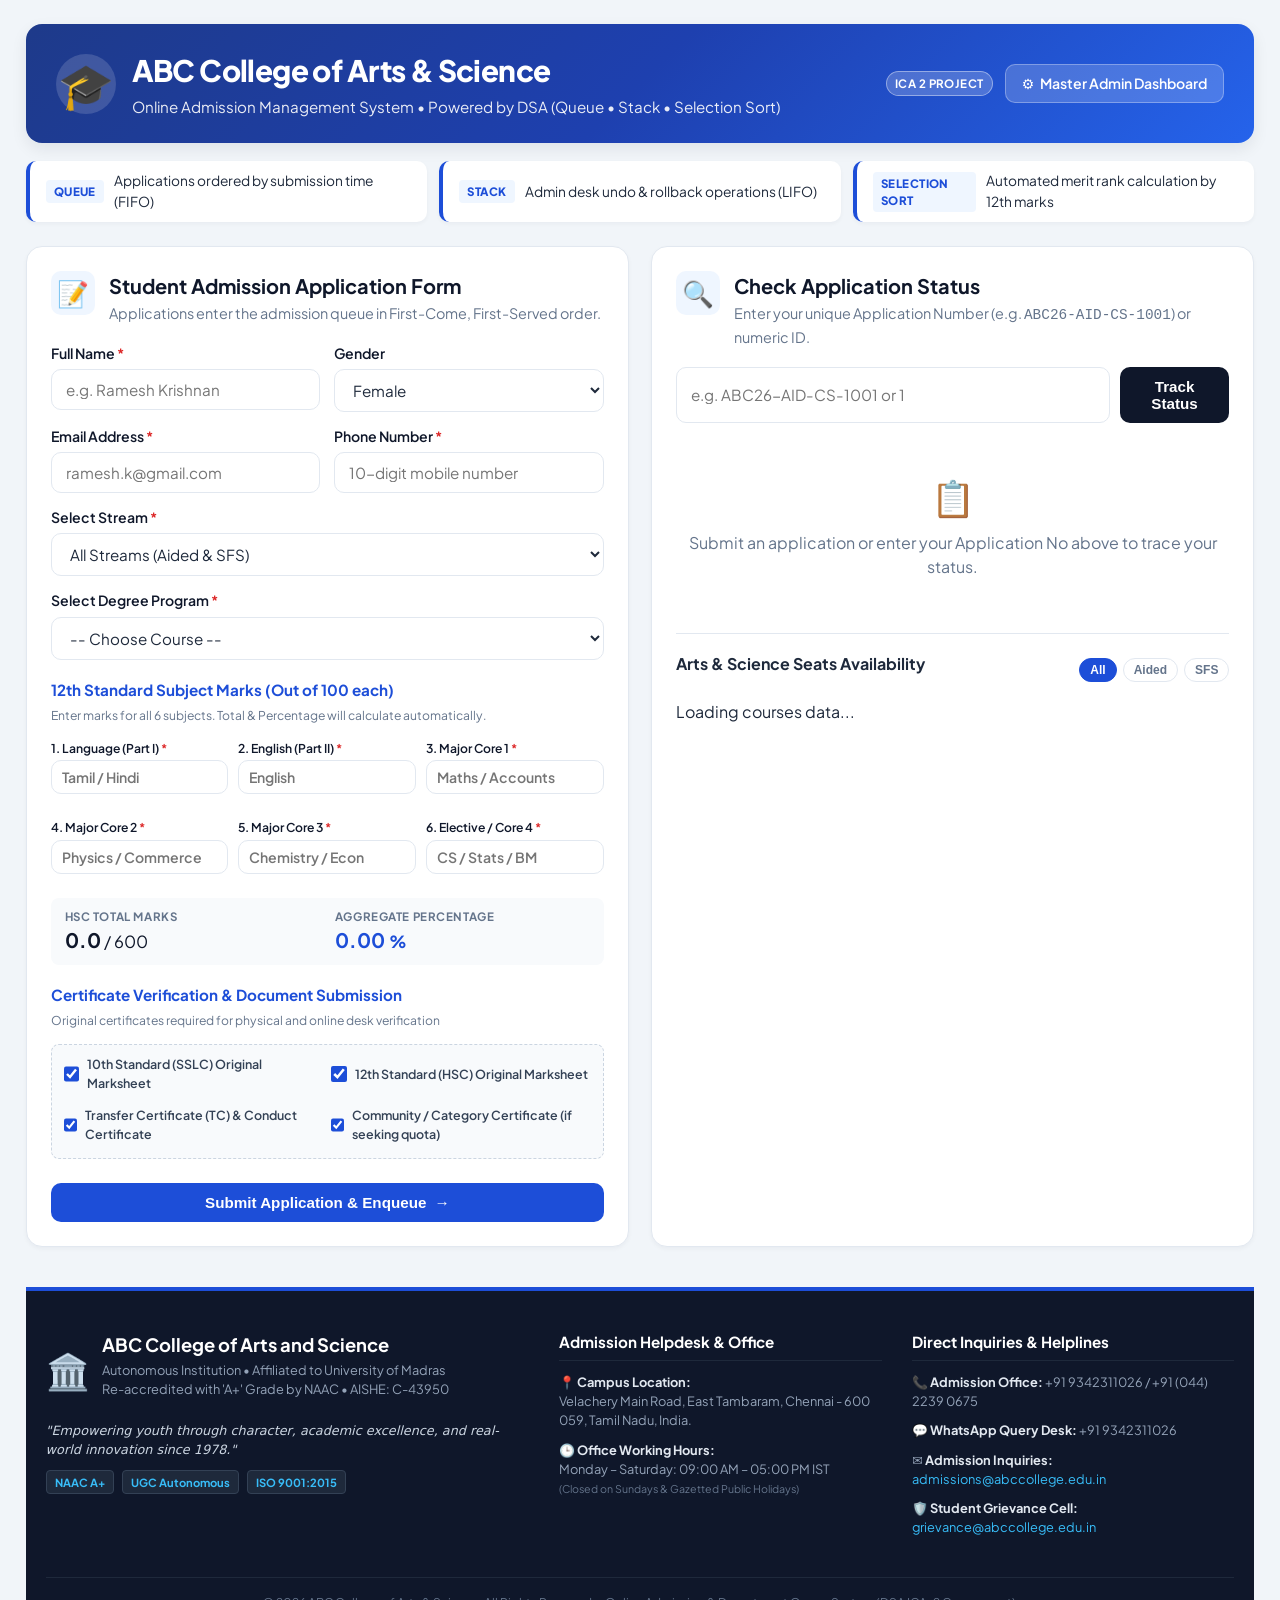
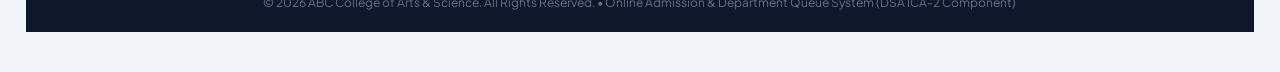
==== commit 6ff31663: "Add rejection tracking with categorized reasons (marks, certs, fees), 8th stat card, and update cont" ====
--- a/templates/index.html
+++ b/templates/index.html
@@ -283,8 +283,8 @@
 
                 <div class="contact-col">
                     <h4>Direct Inquiries & Helplines</h4>
-                    <p>📞 <strong>Admission Office:</strong> +91 (044) 2239 0675 / +91 (044) 2239 6772</p>
-                    <p>💬 <strong>WhatsApp Query Desk:</strong> +91 98401 23456</p>
+                    <p>📞 <strong>Admission Office:</strong> +91 9342311026 / +91 (044) 2239 0675</p>
+                    <p>💬 <strong>WhatsApp Query Desk:</strong> +91 9342311026</p>
                     <p>✉️ <strong>Admission Inquiries:</strong> <a href="mailto:admissions@abccollege.edu.in">admissions@abccollege.edu.in</a></p>
                     <p>🛡️ <strong>Student Grievance Cell:</strong> <a href="mailto:grievance@abccollege.edu.in">grievance@abccollege.edu.in</a></p>
                 </div>
@@ -519,8 +519,8 @@
                         statusDesc = `Seat ${s.seat_number} allocated in ${s.department} (${s.stream || 'Aided'}). Allocated on: ${s.allocated_at || "Today"}`;
                     } else if (s.status === "rejected") {
                         badgeClass = "badge-rejected";
-                        statusTitle = "Application Not Accepted";
-                        statusDesc = "Application did not meet cutoff criteria or was declined by admission committee.";
+                        statusTitle = "Application Disqualified / Declined";
+                        statusDesc = `<strong>Official Disqualification Reason:</strong> ${s.rejection_reason || 'Application did not meet minimum eligibility or verification criteria.'}<br><small class="text-muted" style="display:block; margin-top:8px;">For appeals, fee reconciliation, or certificate submission, contact the Admission Helpline at <strong>+91 9342311026</strong>.</small>`;
                     }
 
                     // Certificate Badge
@@ -579,6 +579,14 @@
                                 </div>
                             </div>
 
+                            ${s.status === 'rejected' ? `
+                                <div class="alert alert-danger" style="margin: 14px 0; border-left: 4px solid #dc2626; background: #fef2f2; color: #991b1b; padding: 12px 14px; border-radius: 6px;">
+                                    <strong>🚫 Disqualification Notice:</strong>
+                                    <p style="margin: 4px 0 0 0; font-size: 0.88rem;">${s.rejection_reason || 'Application requirements unfulfilled.'}</p>
+                                    <small style="display:block; margin-top: 6px; color: #7f1d1d;">Admissions Helpline Desk: <strong>+91 9342311026</strong> (09:00 AM - 05:00 PM IST)</small>
+                                </div>
+                            ` : ''}
+
                             <!-- 5-Stage Visual Progress Stepper -->
                             <div class="stepper stepper-5">
                                 <div class="step step-done">
--- a/static/style.css
+++ b/static/style.css
@@ -43,7 +43,7 @@
 }
 
 .container {
-    width: min(1200px, 94%);
+    width: min(1480px, 96%);
     margin: 0 auto;
     padding: 24px 0 40px;
 }
@@ -196,12 +196,19 @@
 }
 
 /* Grids */
-.student-grid,
-.admin-grid {
+.student-grid {
     display: grid;
     grid-template-columns: repeat(2, minmax(0, 1fr));
     gap: 22px;
     margin-bottom: 22px;
+}
+
+.admin-grid {
+    display: flex;
+    flex-direction: column;
+    gap: 24px;
+    margin-bottom: 24px;
+    width: 100%;
 }
 
 .card {
@@ -214,6 +221,7 @@
 
 .wide-card {
     grid-column: 1 / -1;
+    width: 100%;
 }
 
 .card-header {
@@ -241,12 +249,25 @@
     color: var(--neutral-dark);
 }
 
-/* Stats Ribbon */
+/* Stats Ribbon - Balanced 8 Cards Layout (4 x 2) */
 .dashboard-stats {
     display: grid;
-    grid-template-columns: repeat(5, minmax(0, 1fr));
+    grid-template-columns: repeat(4, minmax(0, 1fr));
     gap: 14px;
-    margin-bottom: 22px;
+    margin-bottom: 24px;
+    width: 100%;
+}
+
+@media (max-width: 1100px) {
+    .dashboard-stats {
+        grid-template-columns: repeat(2, minmax(0, 1fr));
+    }
+}
+
+@media (max-width: 580px) {
+    .dashboard-stats {
+        grid-template-columns: 1fr;
+    }
 }
 
 .stat-box {
@@ -284,6 +305,15 @@
 .available-box .stat-number { color: var(--accent); }
 .queue-box .stat-number { color: var(--warning); }
 .stack-box .stat-number { color: #8b5cf6; }
+.rejected-box .stat-number { color: #dc2626; }
+.rejected-box {
+    border-left: 4px solid #ef4444;
+    transition: transform 0.2s ease, box-shadow 0.2s ease;
+}
+.rejected-box:hover {
+    transform: translateY(-2px);
+    box-shadow: var(--shadow-md);
+}
 
 /* Master Board */
 .master-board-card {
@@ -2067,4 +2097,115 @@
     font-size: 0.75rem;
     color: #64748b;
 }
+
+/* Rejected Applications & Disqualification Desk */
+.rejection-desk-card {
+    border-top: 4px solid #ef4444;
+    background: #ffffff;
+    margin-bottom: 24px;
+}
+
+.rejection-summary-ribbon {
+    display: grid;
+    grid-template-columns: repeat(auto-fit, minmax(220px, 1fr));
+    gap: 14px;
+    margin-bottom: 20px;
+}
+
+.rej-stat-pill {
+    padding: 14px 18px;
+    border-radius: var(--radius-md);
+    display: flex;
+    align-items: center;
+    gap: 14px;
+    border: 1px solid var(--border-color);
+    box-shadow: var(--shadow-sm);
+}
+
+.rej-stat-pill.pill-marks {
+    background: #fef2f2;
+    border-color: #fecaca;
+    color: #991b1b;
+}
+
+.rej-stat-pill.pill-cert {
+    background: #fffbeb;
+    border-color: #fde68a;
+    color: #92400e;
+}
+
+.rej-stat-pill.pill-fees {
+    background: #faf5ff;
+    border-color: #e9d5ff;
+    color: #6b21a8;
+}
+
+.rej-stat-pill .pill-icon {
+    font-size: 1.8rem;
+}
+
+.rej-stat-pill .pill-num {
+    font-size: 1.5rem;
+    font-weight: 800;
+    line-height: 1.1;
+}
+
+.rej-stat-pill .pill-label {
+    font-size: 0.76rem;
+    font-weight: 700;
+    text-transform: uppercase;
+    letter-spacing: 0.03em;
+    opacity: 0.88;
+}
+
+.badge-reason-marks {
+    background: #fee2e2;
+    color: #991b1b;
+    border: 1px solid #fca5a5;
+    padding: 4px 9px;
+    border-radius: 4px;
+    font-size: 0.73rem;
+    font-weight: 700;
+    display: inline-block;
+}
+
+.badge-reason-cert {
+    background: #fef3c7;
+    color: #92400e;
+    border: 1px solid #fcd34d;
+    padding: 4px 9px;
+    border-radius: 4px;
+    font-size: 0.73rem;
+    font-weight: 700;
+    display: inline-block;
+}
+
+.badge-reason-fees {
+    background: #f3e8ff;
+    color: #6b21a8;
+    border: 1px solid #d8b4fe;
+    padding: 4px 9px;
+    border-radius: 4px;
+    font-size: 0.73rem;
+    font-weight: 700;
+    display: inline-block;
+}
+
+.badge-reason-other {
+    background: #f1f5f9;
+    color: #475569;
+    border: 1px solid #cbd5e1;
+    padding: 4px 9px;
+    border-radius: 4px;
+    font-size: 0.73rem;
+    font-weight: 700;
+    display: inline-block;
+}
+
+.reason-desc-cell {
+    font-size: 0.83rem;
+    line-height: 1.45;
+    color: var(--neutral-dark);
+    max-width: 340px;
+}
 
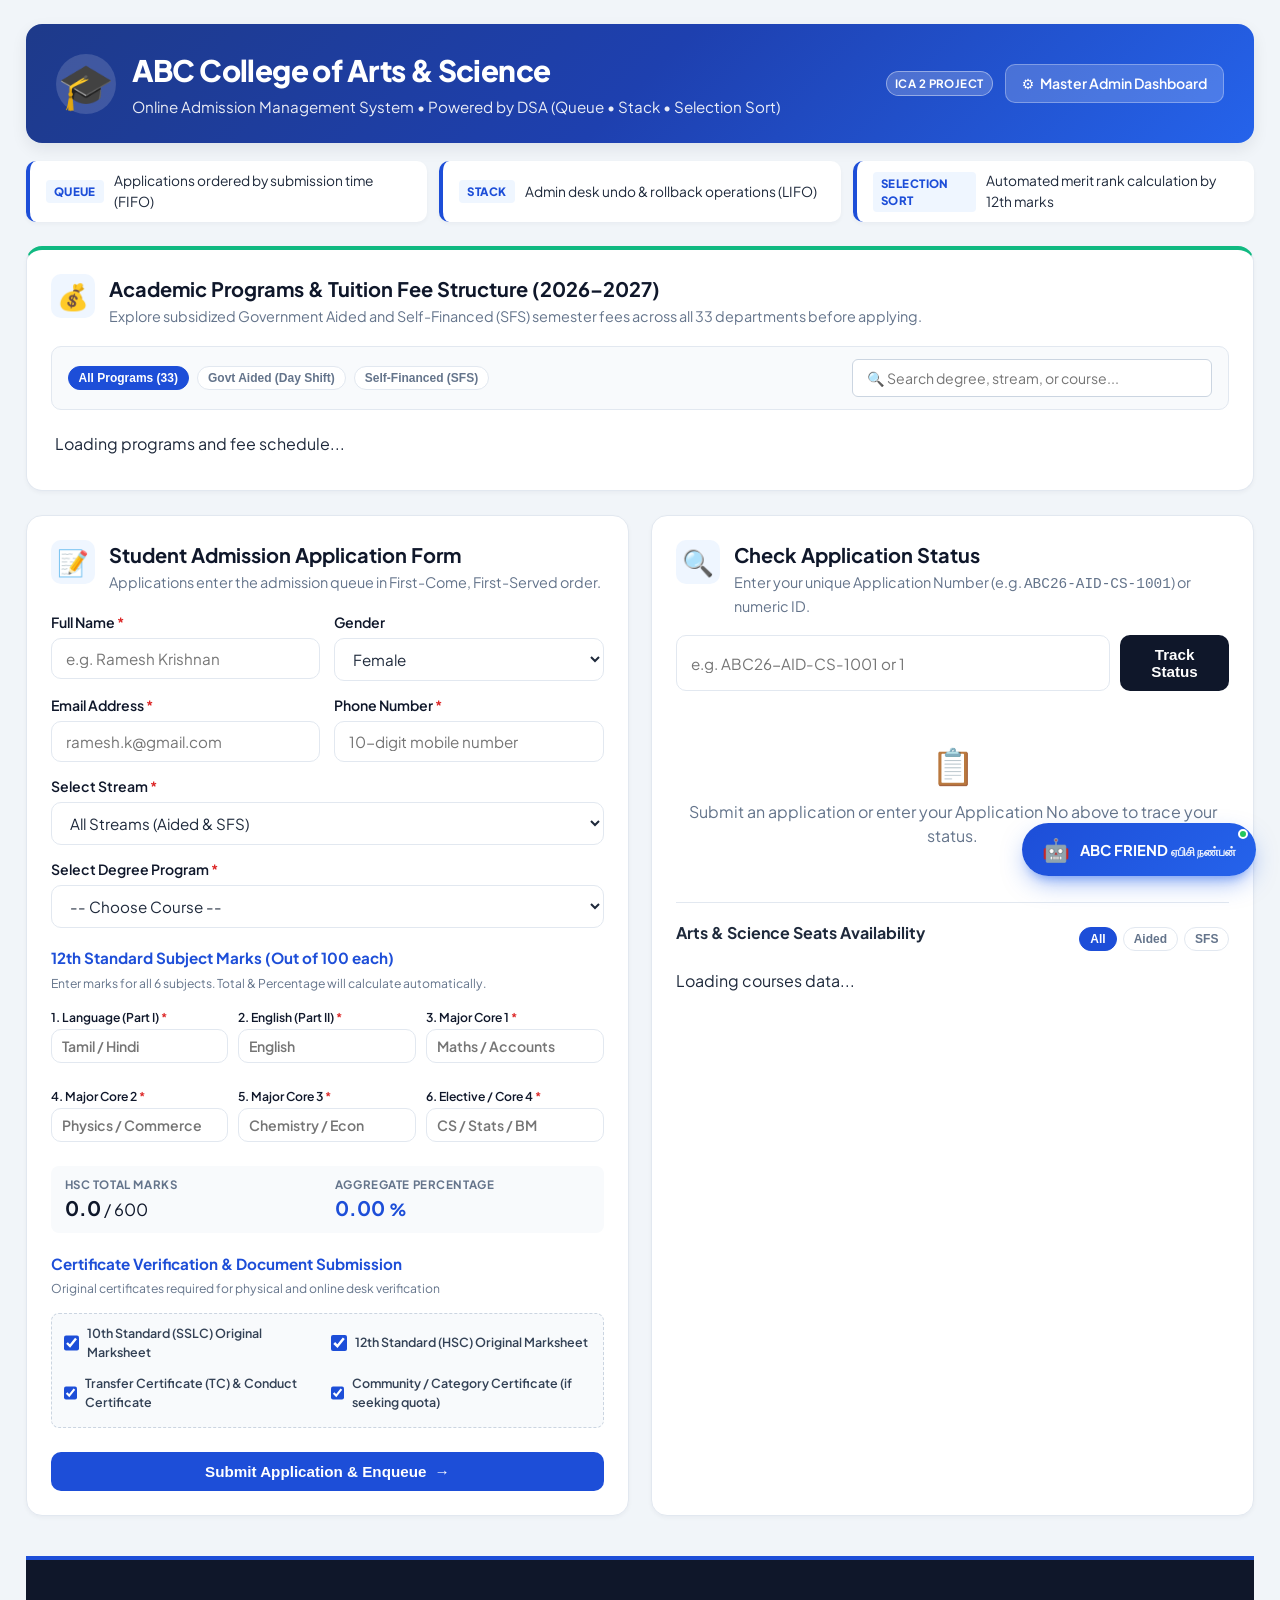
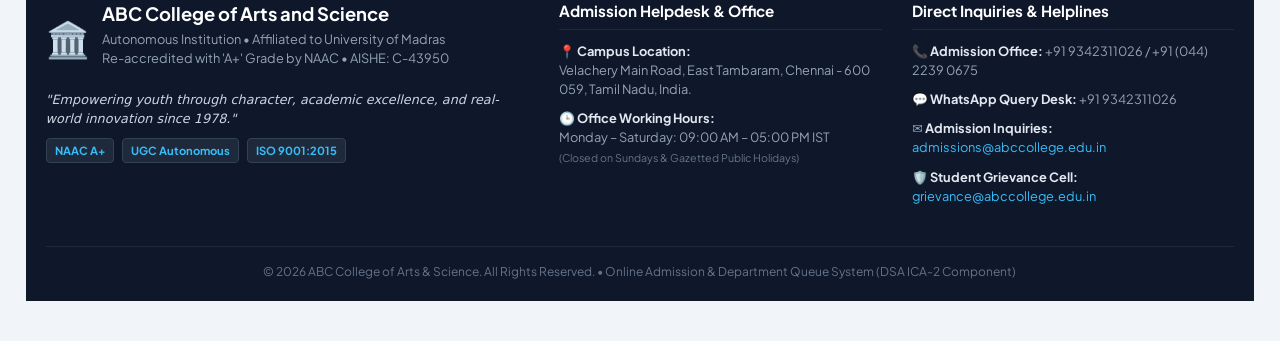
==== commit 8e81026f: "Add course fee structure showcase and ABC FRIEND bilingual AI chatbox (Tamil & English)" ====
--- a/templates/index.html
+++ b/templates/index.html
@@ -46,6 +46,34 @@
             </div>
         </div>
 
+        <!-- Academic Programs & Fee Structure Showcase (Subsidized & Self-Financed) -->
+        <section class="card wide-card fee-structure-card" id="feesSection">
+            <div class="card-header">
+                <div class="card-icon">💰</div>
+                <div>
+                    <h2>Academic Programs & Tuition Fee Structure (2026–2027)</h2>
+                    <p class="small-text">
+                        Explore subsidized Government Aided and Self-Financed (SFS) semester fees across all 33 departments before applying.
+                    </p>
+                </div>
+            </div>
+
+            <div class="fee-filter-bar">
+                <div class="fee-stream-tabs">
+                    <button type="button" class="pill-btn active" id="feePillAll" onclick="filterFeesByStream('All')">All Programs (33)</button>
+                    <button type="button" class="pill-btn" id="feePillAided" onclick="filterFeesByStream('Aided')">Govt Aided (Day Shift)</button>
+                    <button type="button" class="pill-btn" id="feePillSFS" onclick="filterFeesByStream('SFS')">Self-Financed (SFS)</button>
+                </div>
+                <div class="fee-search-wrap">
+                    <input type="text" id="feeSearchInput" placeholder="🔍 Search degree, stream, or course..." oninput="handleFeeSearch()">
+                </div>
+            </div>
+
+            <div id="feeCardsGrid" class="fee-cards-grid">
+                <p class="loading-text">Loading programs and fee schedule...</p>
+            </div>
+        </section>
+
         <main class="student-grid">
             <!-- Application Form Card -->
             <section class="card form-card">
@@ -299,6 +327,8 @@
     <script>
         let allCoursesData = [];
 
+        let currentFeeStream = 'All';
+
         // Fetch courses on page load
         async function loadCourses() {
             try {
@@ -308,9 +338,109 @@
                     allCoursesData = data.courses;
                     populateCourseDropdown();
                     renderCourseSnapshot('All');
+                    renderFeesGrid('All');
                 }
             } catch (err) {
                 console.error("Error loading courses:", err);
+            }
+        }
+
+        // Fee Structure Showcase Rendering
+        function renderFeesGrid(stream = 'All', query = '') {
+            const grid = document.getElementById("feeCardsGrid");
+            if (!grid) return;
+
+            let filtered = allCoursesData;
+            if (stream !== 'All') {
+                filtered = filtered.filter(c => c.stream === stream);
+            }
+            if (query) {
+                filtered = filtered.filter(c => 
+                    c.name.toLowerCase().includes(query) || 
+                    c.category.toLowerCase().includes(query) ||
+                    c.stream.toLowerCase().includes(query)
+                );
+            }
+
+            if (filtered.length === 0) {
+                grid.innerHTML = `
+                    <div style="grid-column: 1 / -1; text-align: center; padding: 30px; color: #64748b;">
+                        <p style="font-size: 1.1rem; margin-bottom: 6px;">🔍 No academic programs found matching "<strong>${query}</strong>"</p>
+                        <small>Try searching for "Computer Science", "Commerce", "Tamil", or switch streams.</small>
+                    </div>
+                `;
+                return;
+            }
+
+            grid.innerHTML = filtered.map(c => {
+                const streamClass = c.stream === 'Aided' ? 'stream-aided' : 'stream-sfs';
+                const streamBadge = c.stream === 'Aided' ? 'Govt Aided' : 'Self-Financed (SFS)';
+                const shiftNote = c.stream === 'Aided' ? 'Day Shift (08:30 AM - 01:30 PM)' : 'Evening Shift (01:45 PM - 06:15 PM)';
+                const feeFormatted = Number(c.tuition_fee || 0).toLocaleString('en-IN');
+                const safeName = c.name.replace(/'/g, "\\'");
+
+                return `
+                    <div class="fee-card ${c.stream === 'SFS' ? 'stream-sfs' : ''}">
+                        <div class="fee-card-top">
+                            <div class="fee-badges-row">
+                                <span class="fee-badge-stream ${streamClass}">${streamBadge}</span>
+                                <span class="fee-badge-category">${c.category}</span>
+                            </div>
+                            <h4>${c.name}</h4>
+                            <div class="fee-dept-cat">${shiftNote}</div>
+                        </div>
+                        <div class="fee-meta-row">
+                            <span>🎯 Cutoff: <strong>${c.cutoff}%</strong></span>
+                            <span>💺 Seats: <strong>${c.available_seats} / ${c.total_seats}</strong></span>
+                        </div>
+                        <div class="fee-pricing-footer">
+                            <div class="fee-amount-box">
+                                <span class="fee-lbl">Tuition Fee</span>
+                                <span class="fee-val">₹${feeFormatted} <small>/ sem</small></span>
+                            </div>
+                            <button type="button" class="btn-apply-fee" onclick="applyForCourse('${safeName}', '${c.stream}')">Apply Now →</button>
+                        </div>
+                    </div>
+                `;
+            }).join('');
+        }
+
+        function filterFeesByStream(stream) {
+            currentFeeStream = stream;
+            document.getElementById("feePillAll").classList.toggle("active", stream === 'All');
+            document.getElementById("feePillAided").classList.toggle("active", stream === 'Aided');
+            document.getElementById("feePillSFS").classList.toggle("active", stream === 'SFS');
+            const query = (document.getElementById("feeSearchInput")?.value || '').trim().toLowerCase();
+            renderFeesGrid(stream, query);
+        }
+
+        function handleFeeSearch() {
+            const query = (document.getElementById("feeSearchInput")?.value || '').trim().toLowerCase();
+            renderFeesGrid(currentFeeStream, query);
+        }
+
+        function applyForCourse(courseName, stream) {
+            const streamSelect = document.getElementById("streamSelect");
+            if (streamSelect) {
+                streamSelect.value = stream;
+                filterCoursesByStream();
+            }
+            const deptSelect = document.getElementById("department");
+            if (deptSelect) {
+                deptSelect.value = courseName;
+            }
+            const formSection = document.getElementById("applicationForm");
+            if (formSection) {
+                formSection.scrollIntoView({ behavior: 'smooth', block: 'start' });
+                const nameInput = document.getElementById("name");
+                if (nameInput) {
+                    setTimeout(() => {
+                        nameInput.focus();
+                        nameInput.style.transition = "box-shadow 0.3s ease";
+                        nameInput.style.boxShadow = "0 0 0 4px rgba(16, 185, 129, 0.4)";
+                        setTimeout(() => nameInput.style.boxShadow = "", 1500);
+                    }, 400);
+                }
             }
         }
 
@@ -634,8 +764,213 @@
             }
         }
 
+        // ==========================================
+        // ABC FRIEND (ஏபிசி நண்பன்) Chatbox Logic
+        // ==========================================
+        let chatLang = 'auto';
+
+        function toggleChatbox() {
+            const modal = document.getElementById("chatWindow");
+            if (!modal) return;
+            const isHidden = modal.classList.toggle("hidden");
+            if (!isHidden) {
+                const input = document.getElementById("chatUserInput");
+                if (input) input.focus();
+            }
+        }
+
+        function toggleChatLanguage() {
+            if (chatLang === 'auto') {
+                chatLang = 'ta';
+                document.getElementById("chatLangBtn").textContent = "தமிழ் (Tamil)";
+            } else if (chatLang === 'ta') {
+                chatLang = 'en';
+                document.getElementById("chatLangBtn").textContent = "English";
+            } else {
+                chatLang = 'auto';
+                document.getElementById("chatLangBtn").textContent = "தமிழ் / EN";
+            }
+        }
+
+        function sendQuickPrompt(promptText) {
+            const input = document.getElementById("chatUserInput");
+            if (input) {
+                input.value = promptText;
+                const form = input.closest("form");
+                if (form) {
+                    form.dispatchEvent(new Event("submit", { cancelable: true, bubbles: true }));
+                }
+            }
+        }
+
+        function formatChatBotMessage(text) {
+            let escaped = text
+                .replace(/&/g, "&amp;")
+                .replace(/</g, "&lt;")
+                .replace(/>/g, "&gt;");
+            
+            escaped = escaped.replace(/\*\*(.*?)\*\*/g, '<strong>$1</strong>');
+            
+            const lines = escaped.split('\n');
+            let formattedHtml = '';
+            let inList = false;
+
+            lines.forEach(line => {
+                const trimmed = line.trim();
+                if (trimmed.startsWith('•') || trimmed.startsWith('-')) {
+                    if (!inList) {
+                        formattedHtml += '<ul>';
+                        inList = true;
+                    }
+                    formattedHtml += `<li>${trimmed.substring(1).trim()}</li>`;
+                } else {
+                    if (inList) {
+                        formattedHtml += '</ul>';
+                        inList = false;
+                    }
+                    if (trimmed.length > 0) {
+                        formattedHtml += `<p>${trimmed}</p>`;
+                    }
+                }
+            });
+
+            if (inList) formattedHtml += '</ul>';
+            return formattedHtml;
+        }
+
+        async function handleChatSubmit(event) {
+            event.preventDefault();
+            const input = document.getElementById("chatUserInput");
+            const msg = input.value.trim();
+            if (!msg) return;
+
+            input.value = '';
+            const messagesBox = document.getElementById("chatMessages");
+
+            // Append User Message
+            const userMsgDiv = document.createElement("div");
+            userMsgDiv.className = "chat-msg user";
+            userMsgDiv.innerHTML = `
+                <div class="chat-bubble">${msg.replace(/&/g, "&amp;").replace(/</g, "&lt;").replace(/>/g, "&gt;")}</div>
+                <span class="chat-msg-time">Just now</span>
+            `;
+            messagesBox.appendChild(userMsgDiv);
+
+            // Append Typing Indicator
+            const typingDiv = document.createElement("div");
+            typingDiv.className = "chat-msg bot";
+            typingDiv.id = "chatTypingIndicator";
+            typingDiv.innerHTML = `
+                <div class="chat-bubble">
+                    <div class="chat-typing-dots"><span></span><span></span><span></span></div>
+                </div>
+            `;
+            messagesBox.appendChild(typingDiv);
+            messagesBox.scrollTop = messagesBox.scrollHeight;
+
+            try {
+                const res = await fetch("/api/chat", {
+                    method: "POST",
+                    headers: { "Content-Type": "application/json" },
+                    body: JSON.stringify({ message: msg, lang: chatLang })
+                });
+                const data = await res.json();
+                
+                const typingEl = document.getElementById("chatTypingIndicator");
+                if (typingEl) typingEl.remove();
+
+                const botMsgDiv = document.createElement("div");
+                botMsgDiv.className = "chat-msg bot";
+
+                let botContent = formatChatBotMessage(data.reply || "Sorry, I am unable to process that at the moment.");
+
+                if (data.suggestions && data.suggestions.length > 0) {
+                    const chipsHtml = data.suggestions.map(s => 
+                        `<button type="button" class="chat-inline-chip" onclick="sendQuickPrompt('${s.replace(/'/g, "\\'")}')">${s}</button>`
+                    ).join('');
+                    botContent += `<div class="chat-inline-suggestions">${chipsHtml}</div>`;
+                }
+
+                botMsgDiv.innerHTML = `
+                    <div class="chat-bubble">${botContent}</div>
+                    <span class="chat-msg-time">Just now</span>
+                `;
+                messagesBox.appendChild(botMsgDiv);
+            } catch (err) {
+                const typingEl = document.getElementById("chatTypingIndicator");
+                if (typingEl) typingEl.remove();
+
+                const errDiv = document.createElement("div");
+                errDiv.className = "chat-msg bot";
+                errDiv.innerHTML = `
+                    <div class="chat-bubble">
+                        <p>⚠️ Unable to connect to ABC FRIEND. Please verify your connection or call Admission Desk at <strong>+91 9342311026</strong>.</p>
+                    </div>
+                    <span class="chat-msg-time">Just now</span>
+                `;
+                messagesBox.appendChild(errDiv);
+            }
+
+            messagesBox.scrollTop = messagesBox.scrollHeight;
+        }
+
         // Initial fetch
         loadCourses();
     </script>
+
+    <!-- ABC FRIEND Floating Chatbot Launcher Button -->
+    <button type="button" class="chat-launcher-btn" id="chatLauncherBtn" onclick="toggleChatbox()" title="Chat with ABC FRIEND">
+        <span class="chat-avatar-bubble">🤖</span>
+        <span class="chat-launcher-text">
+            <span>ABC FRIEND</span>
+            <small>ஏபிசி நண்பன்</small>
+        </span>
+        <span class="chat-pulse-badge"></span>
+    </button>
+
+    <!-- ABC FRIEND Chat Window Modal -->
+    <div class="chat-window-modal hidden" id="chatWindow">
+        <div class="chat-header">
+            <div class="chat-header-info">
+                <div class="chat-bot-avatar">🤖</div>
+                <div>
+                    <h4>ABC FRIEND <span class="tamil-label">ஏபிசி நண்பன்</span></h4>
+                    <span class="chat-online-indicator"><span class="green-dot"></span> Admissions Desk Active</span>
+                </div>
+            </div>
+            <div class="chat-header-actions">
+                <button type="button" class="chat-lang-btn" id="chatLangBtn" onclick="toggleChatLanguage()" title="Toggle Language">தமிழ் / EN</button>
+                <button type="button" class="chat-close-btn" onclick="toggleChatbox()" title="Close">&times;</button>
+            </div>
+        </div>
+
+        <!-- Quick Prompt Chips Carousel -->
+        <div class="chat-chips-carousel" id="chatChips">
+            <button type="button" class="chat-chip" onclick="sendQuickPrompt('What is the fee structure for B.Sc Computer Science?')">💰 CS Fee Structure</button>
+            <button type="button" class="chat-chip" onclick="sendQuickPrompt('வணக்கம், சேர்க்கை கட்டணம் என்ன?')">தமிழ் கட்டண விபரம்</button>
+            <button type="button" class="chat-chip" onclick="sendQuickPrompt('What are the minimum cutoffs for Aided courses?')">🎯 Cutoff Criteria</button>
+            <button type="button" class="chat-chip" onclick="sendQuickPrompt('What documents/certificates are required for verification?')">📋 Certificates Needed</button>
+            <button type="button" class="chat-chip" onclick="sendQuickPrompt('How does the Selection Sort merit ranking work?')">🧠 DSA Selection Sort</button>
+            <button type="button" class="chat-chip" onclick="sendQuickPrompt('Admissions office contact number')">📞 Helpdesk Contact</button>
+        </div>
+
+        <!-- Messages Body -->
+        <div class="chat-messages-box" id="chatMessages">
+            <div class="chat-msg bot">
+                <div class="chat-bubble">
+                    <p>👋 <strong>Welcome to ABC College Admissions Desk!</strong> I am <strong>ABC FRIEND</strong> (ஏபிசி நண்பன்).</p>
+                    <p>I can help you with <strong>tuition fees</strong>, <strong>course cutoffs</strong>, <strong>certificate verification</strong>, <strong>6-subject percentage calculation</strong>, tracking your application queue, or DSA concepts.</p>
+                    <p><em>Ask me anything in English or தமிழில்!</em></p>
+                </div>
+                <span class="chat-msg-time">Just now</span>
+            </div>
+        </div>
+
+        <!-- Chat Input Bar -->
+        <form class="chat-input-bar" onsubmit="handleChatSubmit(event)">
+            <input type="text" id="chatUserInput" placeholder="Ask ABC FRIEND or தமிழில் கேளுங்கள்..." autocomplete="off" required>
+            <button type="submit" class="chat-send-btn" title="Send">➤</button>
+        </form>
+    </div>
 </body>
 </html>
--- a/static/style.css
+++ b/static/style.css
@@ -2208,4 +2208,562 @@
     color: var(--neutral-dark);
     max-width: 340px;
 }
+
+/* ==========================================================================
+   ACADEMIC PROGRAMS & FEE STRUCTURE SHOWCASE (Full-Width)
+   ========================================================================== */
+.fee-structure-card {
+    border-top: 4px solid #10b981;
+    background: #ffffff;
+    margin-bottom: 24px;
+    width: 100%;
+}
+
+.fee-filter-bar {
+    display: flex;
+    justify-content: space-between;
+    align-items: center;
+    flex-wrap: wrap;
+    gap: 12px;
+    margin-bottom: 18px;
+    background: #f8fafc;
+    padding: 12px 16px;
+    border-radius: var(--radius-md);
+    border: 1px solid var(--border-color);
+}
+
+.fee-stream-tabs {
+    display: flex;
+    gap: 8px;
+    flex-wrap: wrap;
+}
+
+.fee-search-wrap {
+    flex: 1;
+    min-width: 240px;
+    max-width: 360px;
+}
+
+.fee-search-wrap input {
+    width: 100%;
+    padding: 9px 14px;
+    border: 1px solid #cbd5e1;
+    border-radius: var(--radius-sm);
+    font-size: 0.88rem;
+    background: #ffffff;
+}
+
+.fee-search-wrap input:focus {
+    outline: none;
+    border-color: #10b981;
+    box-shadow: 0 0 0 3px rgba(16, 185, 129, 0.15);
+}
+
+.fee-cards-grid {
+    display: grid;
+    grid-template-columns: repeat(auto-fill, minmax(290px, 1fr));
+    gap: 14px;
+    max-height: 480px;
+    overflow-y: auto;
+    padding: 4px 4px 10px 4px;
+}
+
+.fee-card {
+    background: #ffffff;
+    border: 1px solid #e2e8f0;
+    border-radius: var(--radius-md);
+    padding: 16px;
+    display: flex;
+    flex-direction: column;
+    justify-content: space-between;
+    box-shadow: var(--shadow-sm);
+    transition: transform 0.2s ease, box-shadow 0.2s ease, border-color 0.2s ease;
+    border-left: 4px solid #10b981;
+}
+
+.fee-card.stream-sfs {
+    border-left-color: #3b82f6;
+}
+
+.fee-card:hover {
+    transform: translateY(-2px);
+    box-shadow: var(--shadow-md);
+    border-color: #cbd5e1;
+}
+
+.fee-card-top {
+    margin-bottom: 12px;
+}
+
+.fee-badges-row {
+    display: flex;
+    justify-content: space-between;
+    align-items: center;
+    margin-bottom: 8px;
+}
+
+.fee-card h4 {
+    font-size: 1rem;
+    font-weight: 700;
+    color: var(--neutral-dark);
+    margin: 0 0 4px 0;
+}
+
+.fee-dept-cat {
+    font-size: 0.78rem;
+    color: var(--neutral-muted);
+}
+
+.fee-meta-row {
+    display: flex;
+    gap: 12px;
+    font-size: 0.78rem;
+    color: #475569;
+    margin: 10px 0 14px 0;
+    padding: 8px 10px;
+    background: #f8fafc;
+    border-radius: 6px;
+    border: 1px dashed #cbd5e1;
+}
+
+.fee-pricing-footer {
+    display: flex;
+    align-items: center;
+    justify-content: space-between;
+    border-top: 1px solid #f1f5f9;
+    padding-top: 12px;
+    margin-top: auto;
+}
+
+.fee-amount-box {
+    display: flex;
+    flex-direction: column;
+}
+
+.fee-lbl {
+    font-size: 0.68rem;
+    font-weight: 700;
+    text-transform: uppercase;
+    color: var(--neutral-muted);
+    letter-spacing: 0.04em;
+}
+
+.fee-val {
+    font-size: 1.25rem;
+    font-weight: 800;
+    color: #065f46;
+    line-height: 1.2;
+}
+
+.fee-card.stream-sfs .fee-val {
+    color: #1e40af;
+}
+
+.fee-val small {
+    font-size: 0.72rem;
+    font-weight: 600;
+    color: var(--neutral-muted);
+}
+
+.btn-apply-fee {
+    background: #10b981;
+    color: white;
+    border: none;
+    padding: 7px 14px;
+    border-radius: var(--radius-sm);
+    font-size: 0.82rem;
+    font-weight: 700;
+    cursor: pointer;
+    transition: background 0.2s ease, transform 0.1s ease;
+}
+
+.fee-card.stream-sfs .btn-apply-fee {
+    background: #2563eb;
+}
+
+.btn-apply-fee:hover {
+    filter: brightness(0.92);
+    transform: scale(1.02);
+}
+
+/* ==========================================================================
+   ABC FRIEND (ஏபிசி நண்பன்) FLOATING CHATBOX WIDGET
+   ========================================================================== */
+.chat-launcher-btn {
+    position: fixed;
+    bottom: 24px;
+    right: 24px;
+    z-index: 9999;
+    background: linear-gradient(135deg, #1d4ed8, #2563eb);
+    color: white;
+    border: none;
+    border-radius: 50px;
+    padding: 12px 20px;
+    display: flex;
+    align-items: center;
+    gap: 10px;
+    cursor: pointer;
+    box-shadow: 0 10px 25px -5px rgba(37, 99, 235, 0.5), 0 8px 10px -6px rgba(37, 99, 235, 0.4);
+    font-family: inherit;
+    font-weight: 700;
+    font-size: 0.92rem;
+    transition: transform 0.2s ease, box-shadow 0.2s ease;
+    animation: bounceIn 0.5s ease;
+}
+
+.chat-launcher-btn:hover {
+    transform: translateY(-3px) scale(1.03);
+    box-shadow: 0 14px 28px -5px rgba(37, 99, 235, 0.6);
+}
+
+.chat-avatar-bubble {
+    font-size: 1.4rem;
+    display: flex;
+    align-items: center;
+    justify-content: center;
+}
+
+.chat-launcher-text small {
+    font-size: 0.78rem;
+    opacity: 0.9;
+    font-weight: 600;
+}
+
+.chat-pulse-badge {
+    width: 10px;
+    height: 10px;
+    background: #22c55e;
+    border-radius: 50%;
+    border: 2px solid white;
+    position: absolute;
+    top: 6px;
+    right: 8px;
+    animation: pulse 2s infinite;
+}
+
+/* Chat Window Modal */
+.chat-window-modal {
+    position: fixed;
+    bottom: 84px;
+    right: 24px;
+    width: 390px;
+    max-width: calc(100vw - 32px);
+    height: 560px;
+    max-height: calc(100vh - 120px);
+    z-index: 10000;
+    background: #ffffff;
+    border-radius: 16px;
+    box-shadow: 0 20px 35px -5px rgba(0, 0, 0, 0.2), 0 10px 15px -5px rgba(0, 0, 0, 0.1);
+    border: 1px solid #cbd5e1;
+    display: flex;
+    flex-direction: column;
+    overflow: hidden;
+    animation: slideUp 0.3s cubic-bezier(0.16, 1, 0.3, 1);
+}
+
+.chat-window-modal.hidden {
+    display: none !important;
+}
+
+.chat-header {
+    background: linear-gradient(135deg, #1e3a8a, #2563eb);
+    color: white;
+    padding: 14px 16px;
+    display: flex;
+    align-items: center;
+    justify-content: space-between;
+}
+
+.chat-header-info {
+    display: flex;
+    align-items: center;
+    gap: 10px;
+}
+
+.chat-bot-avatar {
+    font-size: 1.8rem;
+    background: rgba(255, 255, 255, 0.15);
+    width: 40px;
+    height: 40px;
+    border-radius: 50%;
+    display: flex;
+    align-items: center;
+    justify-content: center;
+}
+
+.chat-header h4 {
+    margin: 0;
+    font-size: 1rem;
+    font-weight: 700;
+}
+
+.chat-header .tamil-label {
+    font-size: 0.8rem;
+    font-weight: 600;
+    opacity: 0.9;
+    margin-left: 4px;
+}
+
+.chat-online-indicator {
+    font-size: 0.72rem;
+    opacity: 0.9;
+    display: flex;
+    align-items: center;
+    gap: 5px;
+    margin-top: 2px;
+}
+
+.chat-online-indicator .green-dot {
+    width: 7px;
+    height: 7px;
+    background: #4ade80;
+    border-radius: 50%;
+    display: inline-block;
+}
+
+.chat-header-actions {
+    display: flex;
+    align-items: center;
+    gap: 8px;
+}
+
+.chat-lang-btn {
+    background: rgba(255, 255, 255, 0.2);
+    border: 1px solid rgba(255, 255, 255, 0.4);
+    color: white;
+    padding: 4px 10px;
+    border-radius: 20px;
+    font-size: 0.75rem;
+    font-weight: 700;
+    cursor: pointer;
+    transition: background 0.2s;
+}
+
+.chat-lang-btn:hover {
+    background: rgba(255, 255, 255, 0.35);
+}
+
+.chat-close-btn {
+    background: transparent;
+    border: none;
+    color: white;
+    font-size: 1.6rem;
+    line-height: 1;
+    cursor: pointer;
+    opacity: 0.8;
+    transition: opacity 0.2s;
+}
+
+.chat-close-btn:hover {
+    opacity: 1;
+}
+
+/* Quick Prompt Chips Carousel */
+.chat-chips-carousel {
+    display: flex;
+    gap: 6px;
+    padding: 10px 12px;
+    background: #f8fafc;
+    border-bottom: 1px solid #e2e8f0;
+    overflow-x: auto;
+    white-space: nowrap;
+    scrollbar-width: thin;
+}
+
+.chat-chip {
+    background: #ffffff;
+    border: 1px solid #cbd5e1;
+    border-radius: 16px;
+    padding: 5px 12px;
+    font-size: 0.75rem;
+    font-weight: 600;
+    color: #334155;
+    cursor: pointer;
+    flex-shrink: 0;
+    transition: all 0.2s ease;
+}
+
+.chat-chip:hover {
+    background: #eff6ff;
+    border-color: #3b82f6;
+    color: #1d4ed8;
+}
+
+/* Chat Messages Container */
+.chat-messages-box {
+    flex: 1;
+    padding: 14px;
+    overflow-y: auto;
+    background: #fdfdfd;
+    display: flex;
+    flex-direction: column;
+    gap: 12px;
+    font-size: 0.86rem;
+    line-height: 1.48;
+}
+
+.chat-msg {
+    display: flex;
+    flex-direction: column;
+    max-width: 86%;
+    animation: fadeInMsg 0.2s ease;
+}
+
+.chat-msg.user {
+    align-self: flex-end;
+}
+
+.chat-msg.bot {
+    align-self: flex-start;
+}
+
+.chat-bubble {
+    padding: 10px 14px;
+    border-radius: 14px;
+    word-break: break-word;
+}
+
+.chat-msg.user .chat-bubble {
+    background: #2563eb;
+    color: white;
+    border-bottom-right-radius: 3px;
+}
+
+.chat-msg.bot .chat-bubble {
+    background: #f1f5f9;
+    color: #1e293b;
+    border-bottom-left-radius: 3px;
+    border: 1px solid #e2e8f0;
+}
+
+.chat-msg.bot .chat-bubble p {
+    margin: 0 0 6px 0;
+}
+
+.chat-msg.bot .chat-bubble p:last-child {
+    margin-bottom: 0;
+}
+
+.chat-msg.bot .chat-bubble ul {
+    margin: 4px 0 6px 18px;
+    padding: 0;
+}
+
+.chat-msg.bot .chat-bubble strong {
+    color: #0f172a;
+}
+
+.chat-msg-time {
+    font-size: 0.68rem;
+    color: #94a3b8;
+    margin-top: 3px;
+    align-self: flex-end;
+}
+
+.chat-msg.bot .chat-msg-time {
+    align-self: flex-start;
+}
+
+.chat-inline-suggestions {
+    display: flex;
+    flex-wrap: wrap;
+    gap: 6px;
+    margin-top: 8px;
+}
+
+.chat-inline-chip {
+    background: #eff6ff;
+    border: 1px solid #bfdbfe;
+    color: #1d4ed8;
+    padding: 4px 10px;
+    border-radius: 12px;
+    font-size: 0.74rem;
+    font-weight: 600;
+    cursor: pointer;
+    transition: all 0.15s ease;
+}
+
+.chat-inline-chip:hover {
+    background: #dbeafe;
+    border-color: #3b82f6;
+}
+
+/* Chat Input Bar */
+.chat-input-bar {
+    padding: 10px 12px;
+    background: #ffffff;
+    border-top: 1px solid #e2e8f0;
+    display: flex;
+    gap: 8px;
+    align-items: center;
+}
+
+.chat-input-bar input {
+    flex: 1;
+    padding: 10px 14px;
+    border: 1px solid #cbd5e1;
+    border-radius: 24px;
+    font-size: 0.88rem;
+    outline: none;
+    transition: border-color 0.2s, box-shadow 0.2s;
+}
+
+.chat-input-bar input:focus {
+    border-color: #2563eb;
+    box-shadow: 0 0 0 3px rgba(37, 99, 235, 0.15);
+}
+
+.chat-send-btn {
+    width: 40px;
+    height: 40px;
+    background: #2563eb;
+    color: white;
+    border: none;
+    border-radius: 50%;
+    display: flex;
+    align-items: center;
+    justify-content: center;
+    font-size: 1.1rem;
+    cursor: pointer;
+    flex-shrink: 0;
+    transition: background 0.2s, transform 0.1s;
+}
+
+.chat-send-btn:hover {
+    background: #1d4ed8;
+    transform: scale(1.05);
+}
+
+.chat-typing-dots {
+    display: flex;
+    gap: 4px;
+    padding: 4px 8px;
+}
+
+.chat-typing-dots span {
+    width: 6px;
+    height: 6px;
+    background: #94a3b8;
+    border-radius: 50%;
+    animation: dotPulse 1.2s infinite ease-in-out;
+}
+
+.chat-typing-dots span:nth-child(2) { animation-delay: 0.2s; }
+.chat-typing-dots span:nth-child(3) { animation-delay: 0.4s; }
+
+@keyframes dotPulse {
+    0%, 60%, 100% { transform: translateY(0); opacity: 0.4; }
+    30% { transform: translateY(-4px); opacity: 1; }
+}
+
+@keyframes slideUp {
+    from { opacity: 0; transform: translateY(20px); }
+    to { opacity: 1; transform: translateY(0); }
+}
+
+@keyframes fadeInMsg {
+    from { opacity: 0; transform: translateY(6px); }
+    to { opacity: 1; transform: translateY(0); }
+}
+
 
